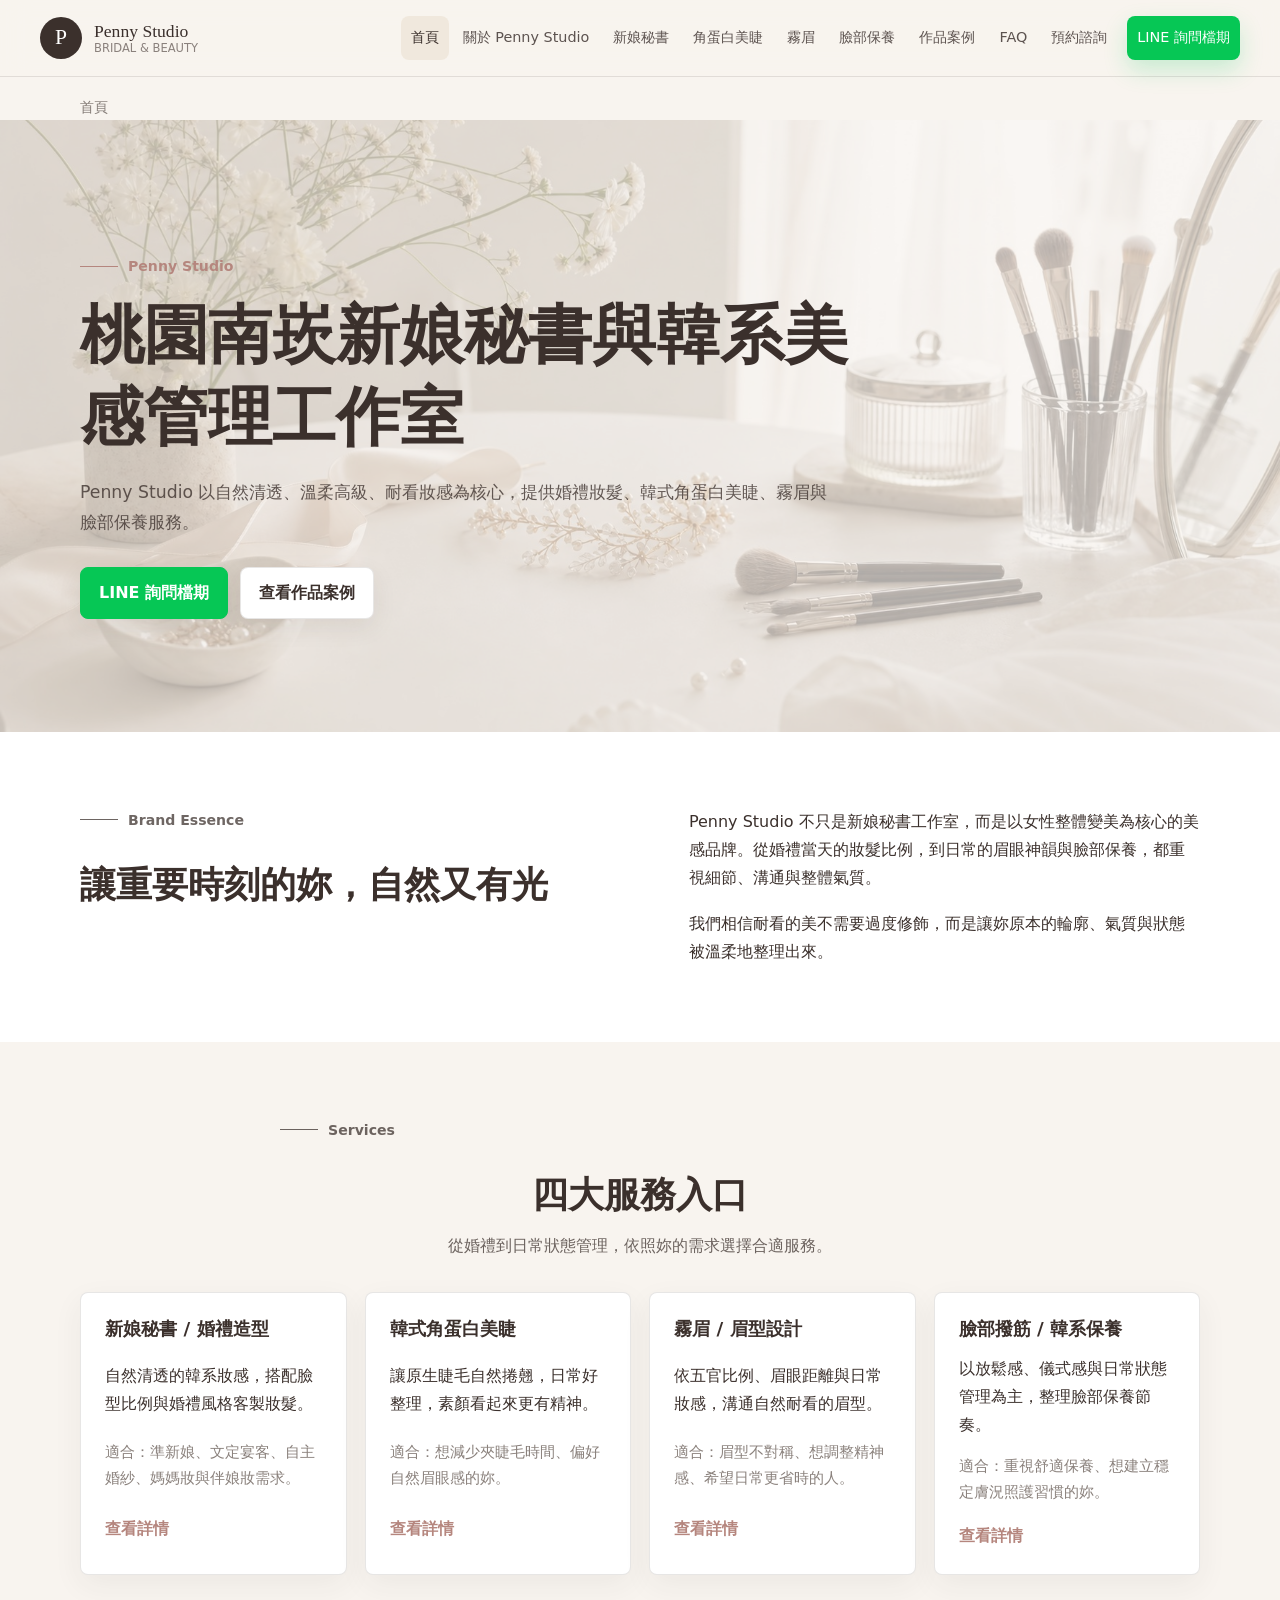
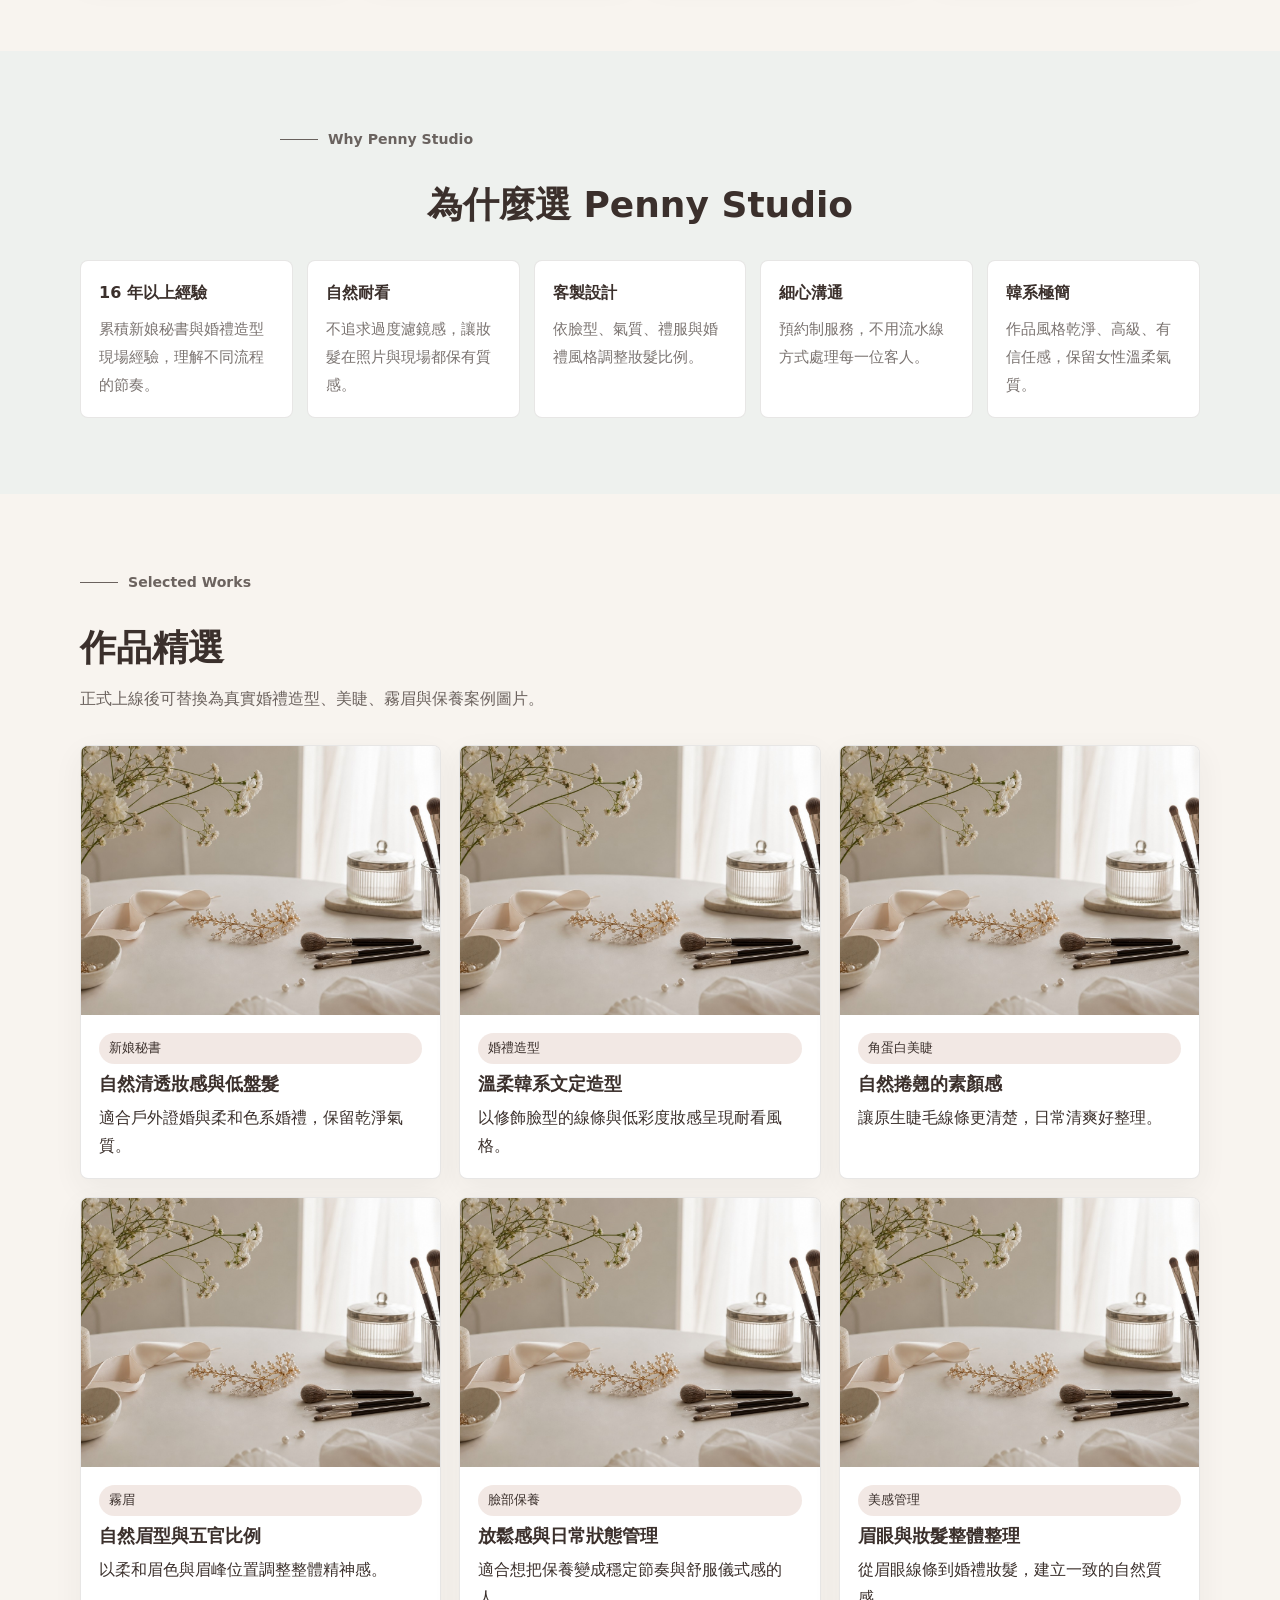
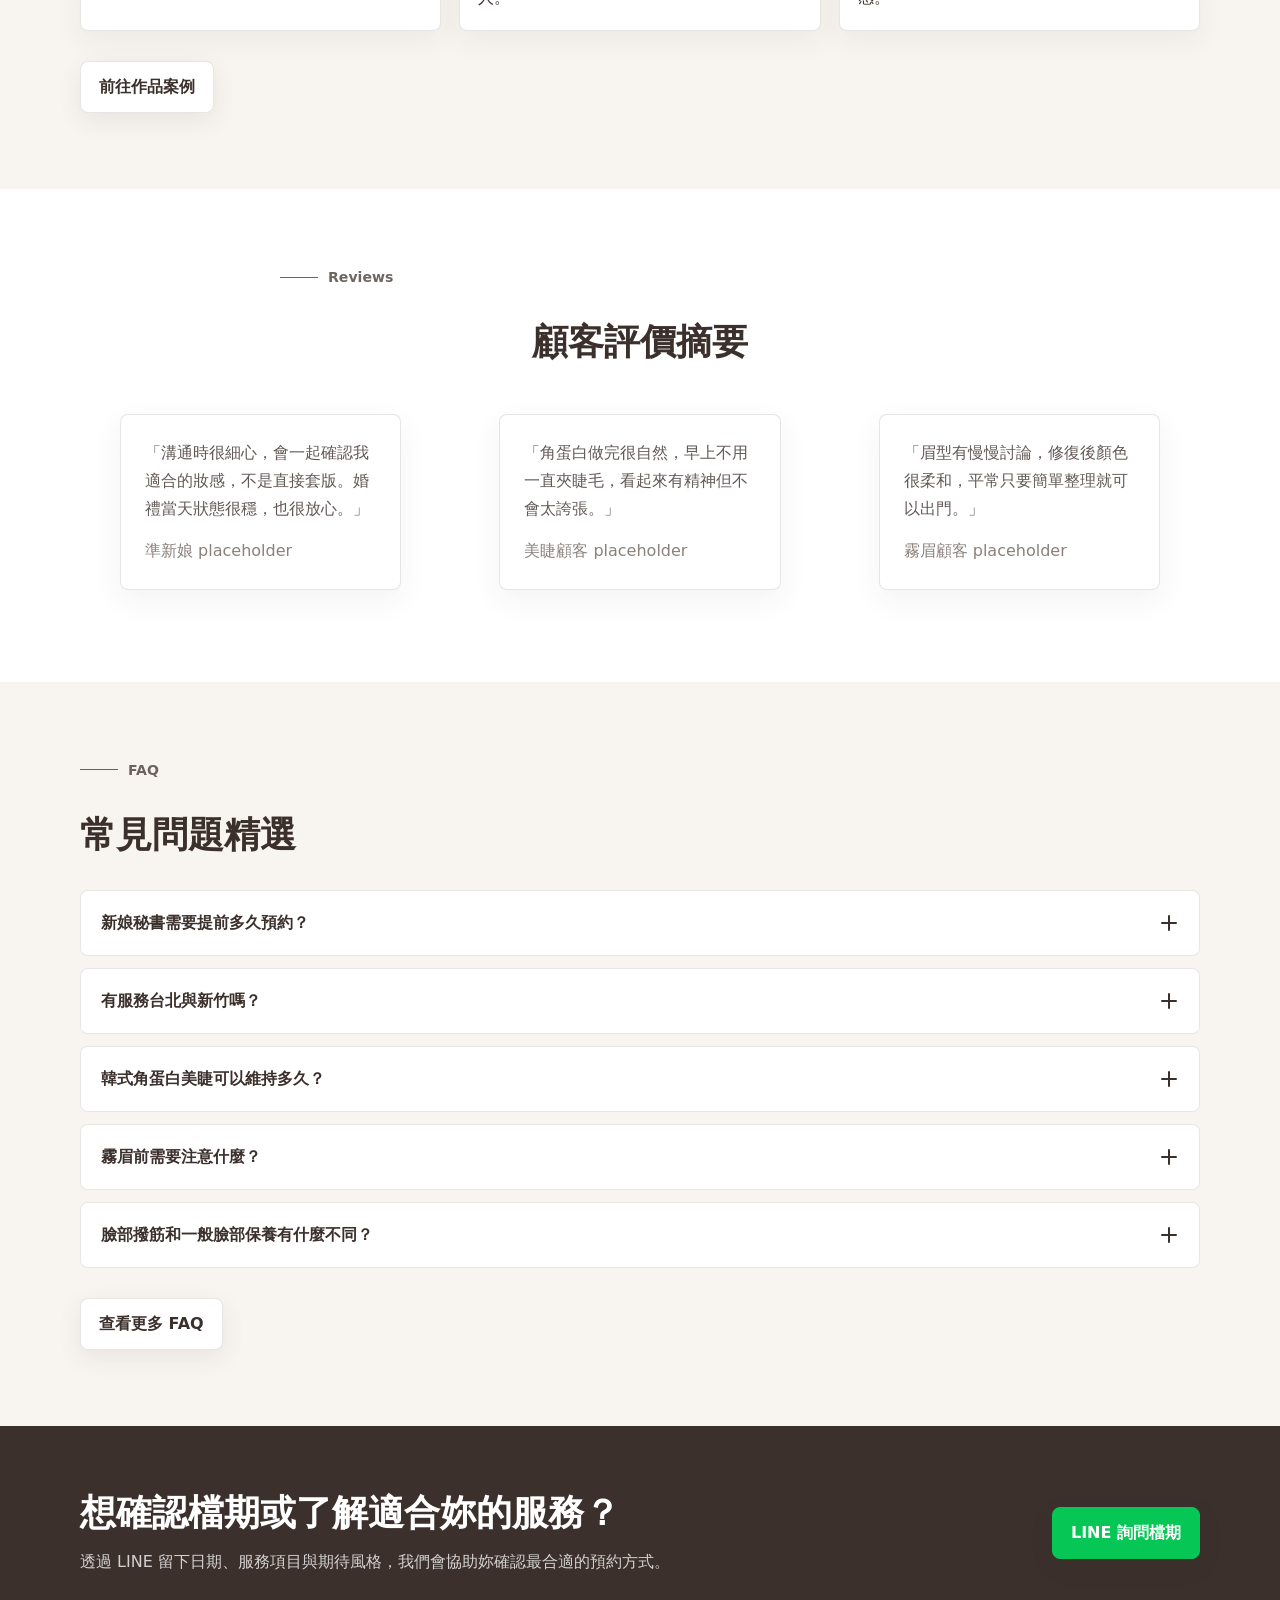
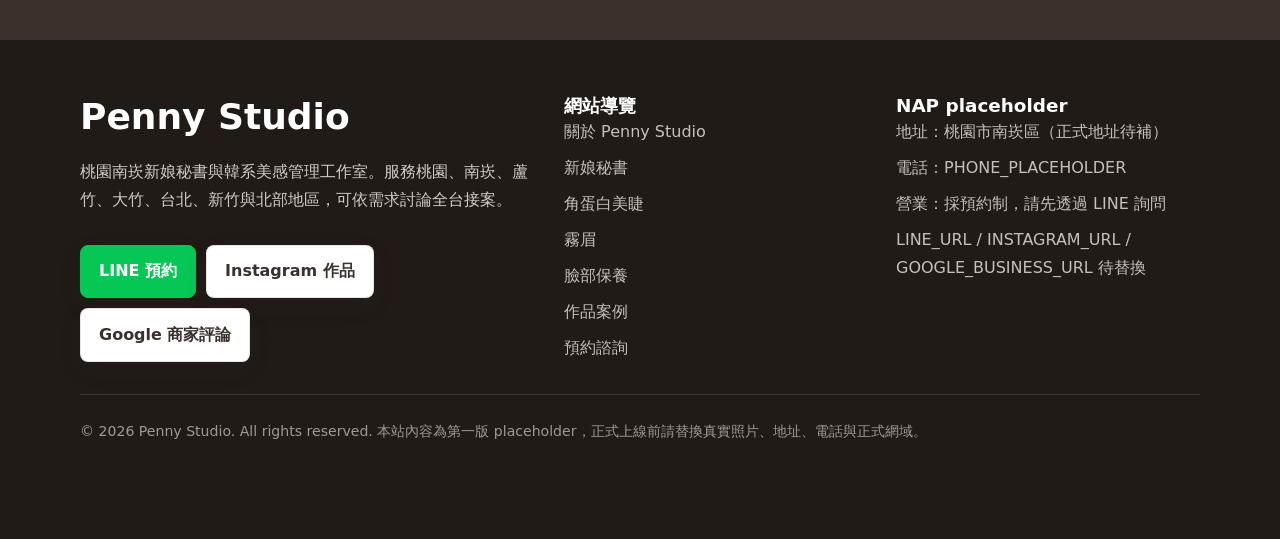
==== index.html @ c6a0a023 "Fix GitHub Pages asset paths" ====
<!doctype html>
<html lang="zh-Hant-TW">
<head>
  <meta charset="utf-8">
  <meta name="viewport" content="width=device-width, initial-scale=1">
  <title>Penny Studio｜桃園南崁新娘秘書・韓系美感管理工作室</title>
  <meta name="description" content="Penny Studio 是位於桃園南崁的預約制新娘秘書與韓系美感管理工作室，提供婚禮妝髮、韓式角蛋白美睫、霧眉、臉部撥筋與保養諮詢，風格自然清透、溫柔高級、耐看有質感。">
  <link rel="canonical" href="https://aa98100-pennystudio.github.io/pennystudio-official/">
  <meta property="og:type" content="website">
  <meta property="og:site_name" content="Penny Studio">
  <meta property="og:title" content="Penny Studio｜桃園南崁新娘秘書・韓系美感管理工作室">
  <meta property="og:description" content="桃園南崁預約制新娘秘書與韓系美感管理工作室，提供婚禮妝髮、韓式角蛋白美睫、霧眉與臉部保養諮詢。">
  <meta property="og:url" content="https://aa98100-pennystudio.github.io/pennystudio-official/">
  <meta property="og:image" content="https://aa98100-pennystudio.github.io/pennystudio-official/assets/images/placeholder.jpg">
  <meta name="twitter:card" content="summary_large_image">
  <meta name="twitter:title" content="Penny Studio｜桃園南崁新娘秘書・韓系美感管理工作室">
  <meta name="twitter:description" content="自然清透、溫柔高級、耐看妝感的桃園南崁新娘秘書與韓系美感管理工作室。">
  <meta name="twitter:image" content="https://aa98100-pennystudio.github.io/pennystudio-official/assets/images/placeholder.jpg">
  <link rel="icon" href="assets/icons/favicon.svg" type="image/svg+xml">
  <link rel="stylesheet" href="css/style.css">
  <script type="application/ld+json">
  {
    "@context": "https://schema.org",
    "@graph": [
      {
        "@type": "WebSite",
        "@id": "https://aa98100-pennystudio.github.io/pennystudio-official/#website",
        "name": "Penny Studio",
        "url": "https://aa98100-pennystudio.github.io/pennystudio-official/",
        "inLanguage": "zh-Hant-TW"
      },
      {
        "@type": "BeautySalon",
        "@id": "https://aa98100-pennystudio.github.io/pennystudio-official/#beautysalon",
        "name": "Penny Studio",
        "description": "Penny Studio 是位於桃園南崁的預約制新娘秘書與韓系美感管理工作室，提供婚禮妝髮、韓式角蛋白美睫、霧眉、臉部撥筋與保養諮詢。",
        "areaServed": ["桃園", "南崁", "蘆竹", "大竹", "台北", "新竹", "北部地區"],
        "url": "https://aa98100-pennystudio.github.io/pennystudio-official/",
        "image": "https://aa98100-pennystudio.github.io/pennystudio-official/assets/images/placeholder.jpg",
        "sameAs": ["INSTAGRAM_URL", "GOOGLE_BUSINESS_URL"],
        "priceRange": "$$",
        "address": {
          "@type": "PostalAddress",
          "addressLocality": "桃園市",
          "addressRegion": "桃園",
          "addressCountry": "TW"
        }
      },
      {
        "@type": "WebPage",
        "@id": "https://aa98100-pennystudio.github.io/pennystudio-official/#webpage",
        "url": "https://aa98100-pennystudio.github.io/pennystudio-official/",
        "name": "Penny Studio｜桃園南崁新娘秘書・韓系美感管理工作室",
        "description": "Penny Studio 是位於桃園南崁的預約制新娘秘書與韓系美感管理工作室，提供婚禮妝髮、韓式角蛋白美睫、霧眉、臉部撥筋與保養諮詢。",
        "isPartOf": { "@id": "https://aa98100-pennystudio.github.io/pennystudio-official/#website" },
        "about": { "@id": "https://aa98100-pennystudio.github.io/pennystudio-official/#beautysalon" }
      },
      {
        "@type": "BreadcrumbList",
        "@id": "https://aa98100-pennystudio.github.io/pennystudio-official/#breadcrumb",
        "itemListElement": [
          {
            "@type": "ListItem",
            "position": 1,
            "name": "首頁",
            "item": "https://aa98100-pennystudio.github.io/pennystudio-official/"
          }
        ]
      }
    ]
  }
  </script>
</head>
<body data-page="home">
  <a class="skip-link" href="#main">跳到主要內容</a>
  <header class="site-header" data-header>
    <div class="header-inner">
      <a class="brand" href="index.html" aria-label="Penny Studio 首頁">
        <span class="brand-mark" aria-hidden="true">P</span>
        <span class="brand-text">
          <span class="brand-name">Penny Studio</span>
          <span class="brand-subtitle">Bridal & Beauty</span>
        </span>
      </a>
      <nav class="site-nav" id="site-nav" aria-label="主要導覽">
        <a href="index.html" data-nav-page="home">首頁</a>
        <a href="about.html" data-nav-page="about">關於 Penny Studio</a>
        <a href="bridal.html" data-nav-page="bridal">新娘秘書</a>
        <a href="lash-keratin.html" data-nav-page="lash">角蛋白美睫</a>
        <a href="brow.html" data-nav-page="brow">霧眉</a>
        <a href="facial-care.html" data-nav-page="facial">臉部保養</a>
        <a href="works.html" data-nav-page="works">作品案例</a>
        <a href="faq.html" data-nav-page="faq">FAQ</a>
        <a href="contact.html" data-nav-page="contact">預約諮詢</a>
        <a class="nav-cta" href="#" data-line-cta>LINE 詢問檔期</a>
      </nav>
      <button class="nav-toggle" type="button" aria-label="開啟選單" aria-controls="site-nav" aria-expanded="false" data-nav-toggle>
        <span class="nav-toggle-lines" aria-hidden="true"></span>
      </button>
    </div>
  </header>

  <main id="main">
    <div class="breadcrumb-wrap">
      <nav class="breadcrumb container" aria-label="Breadcrumb">
        <ol>
          <li aria-current="page">首頁</li>
        </ol>
      </nav>
    </div>

    <section class="hero">
      <div class="hero-bg">
        <img src="assets/images/placeholder.jpg" alt="Penny Studio 韓系婚禮造型與美感管理工作室視覺">
      </div>
      <div class="hero-content">
        <p class="eyebrow">Penny Studio</p>
        <h1>桃園南崁新娘秘書與韓系美感管理工作室</h1>
        <p class="lead">Penny Studio 以自然清透、溫柔高級、耐看妝感為核心，提供婚禮妝髮、韓式角蛋白美睫、霧眉與臉部保養服務。</p>
        <div class="hero-actions">
          <a class="button line" href="#" data-line-cta>LINE 詢問檔期</a>
          <a class="button" href="works.html">查看作品案例</a>
        </div>
      </div>
    </section>

    <section class="section section-alt">
      <div class="container two-column">
        <div class="section-header reveal">
          <p class="eyebrow">Brand Essence</p>
          <h2>讓重要時刻的妳，自然又有光</h2>
        </div>
        <div class="content-stack reveal">
          <p>Penny Studio 不只是新娘秘書工作室，而是以女性整體變美為核心的美感品牌。從婚禮當天的妝髮比例，到日常的眉眼神韻與臉部保養，都重視細節、溝通與整體氣質。</p>
          <p>我們相信耐看的美不需要過度修飾，而是讓妳原本的輪廓、氣質與狀態被溫柔地整理出來。</p>
        </div>
      </div>
    </section>

    <section class="section">
      <div class="container">
        <div class="section-header center reveal">
          <p class="eyebrow">Services</p>
          <h2>四大服務入口</h2>
          <p>從婚禮到日常狀態管理，依照妳的需求選擇合適服務。</p>
        </div>
        <div class="card-grid">
          <article class="service-card reveal">
            <h3>新娘秘書 / 婚禮造型</h3>
            <p>自然清透的韓系妝感，搭配臉型比例與婚禮風格客製妝髮。</p>
            <p class="fit">適合：準新娘、文定宴客、自主婚紗、媽媽妝與伴娘妝需求。</p>
            <a class="card-link" href="bridal.html">查看詳情</a>
          </article>
          <article class="service-card reveal">
            <h3>韓式角蛋白美睫</h3>
            <p>讓原生睫毛自然捲翹，日常好整理，素顏看起來更有精神。</p>
            <p class="fit">適合：想減少夾睫毛時間、偏好自然眉眼感的妳。</p>
            <a class="card-link" href="lash-keratin.html">查看詳情</a>
          </article>
          <article class="service-card reveal">
            <h3>霧眉 / 眉型設計</h3>
            <p>依五官比例、眉眼距離與日常妝感，溝通自然耐看的眉型。</p>
            <p class="fit">適合：眉型不對稱、想調整精神感、希望日常更省時的人。</p>
            <a class="card-link" href="brow.html">查看詳情</a>
          </article>
          <article class="service-card reveal">
            <h3>臉部撥筋 / 韓系保養</h3>
            <p>以放鬆感、儀式感與日常狀態管理為主，整理臉部保養節奏。</p>
            <p class="fit">適合：重視舒適保養、想建立穩定膚況照護習慣的妳。</p>
            <a class="card-link" href="facial-care.html">查看詳情</a>
          </article>
        </div>
      </div>
    </section>

    <section class="section section-soft">
      <div class="container">
        <div class="section-header center reveal">
          <p class="eyebrow">Why Penny Studio</p>
          <h2>為什麼選 Penny Studio</h2>
        </div>
        <div class="feature-grid">
          <div class="feature-item reveal"><strong>16 年以上經驗</strong><span>累積新娘秘書與婚禮造型現場經驗，理解不同流程的節奏。</span></div>
          <div class="feature-item reveal"><strong>自然耐看</strong><span>不追求過度濾鏡感，讓妝髮在照片與現場都保有質感。</span></div>
          <div class="feature-item reveal"><strong>客製設計</strong><span>依臉型、氣質、禮服與婚禮風格調整妝髮比例。</span></div>
          <div class="feature-item reveal"><strong>細心溝通</strong><span>預約制服務，不用流水線方式處理每一位客人。</span></div>
          <div class="feature-item reveal"><strong>韓系極簡</strong><span>作品風格乾淨、高級、有信任感，保留女性溫柔氣質。</span></div>
        </div>
      </div>
    </section>

    <section class="section">
      <div class="container">
        <div class="section-header reveal">
          <p class="eyebrow">Selected Works</p>
          <h2>作品精選</h2>
          <p>正式上線後可替換為真實婚禮造型、美睫、霧眉與保養案例圖片。</p>
        </div>
        <div class="card-grid three">
          <article class="case-card image-card reveal">
            <img src="assets/images/placeholder.jpg" alt="桃園新秘自然清透妝感婚禮造型作品 placeholder" loading="lazy">
            <div class="image-card-body">
              <p class="tag">新娘秘書</p>
              <h3>自然清透妝感與低盤髮</h3>
              <p>適合戶外證婚與柔和色系婚禮，保留乾淨氣質。</p>
            </div>
          </article>
          <article class="case-card image-card reveal">
            <img src="assets/images/placeholder.jpg" alt="南崁韓系文定造型作品 placeholder" loading="lazy">
            <div class="image-card-body">
              <p class="tag">婚禮造型</p>
              <h3>溫柔韓系文定造型</h3>
              <p>以修飾臉型的線條與低彩度妝感呈現耐看風格。</p>
            </div>
          </article>
          <article class="case-card image-card reveal">
            <img src="assets/images/placeholder.jpg" alt="韓式角蛋白美睫自然捲翹案例 placeholder" loading="lazy">
            <div class="image-card-body">
              <p class="tag">角蛋白美睫</p>
              <h3>自然捲翹的素顏感</h3>
              <p>讓原生睫毛線條更清楚，日常清爽好整理。</p>
            </div>
          </article>
          <article class="case-card image-card reveal">
            <img src="assets/images/placeholder.jpg" alt="南崁自然霧眉眉型設計案例 placeholder" loading="lazy">
            <div class="image-card-body">
              <p class="tag">霧眉</p>
              <h3>自然眉型與五官比例</h3>
              <p>以柔和眉色與眉峰位置調整整體精神感。</p>
            </div>
          </article>
          <article class="case-card image-card reveal">
            <img src="assets/images/placeholder.jpg" alt="臉部撥筋與韓系保養案例 placeholder" loading="lazy">
            <div class="image-card-body">
              <p class="tag">臉部保養</p>
              <h3>放鬆感與日常狀態管理</h3>
              <p>適合想把保養變成穩定節奏與舒服儀式感的人。</p>
            </div>
          </article>
          <article class="case-card image-card reveal">
            <img src="assets/images/placeholder.jpg" alt="Penny Studio 韓系美感管理作品 placeholder" loading="lazy">
            <div class="image-card-body">
              <p class="tag">美感管理</p>
              <h3>眉眼與妝髮整體整理</h3>
              <p>從眉眼線條到婚禮妝髮，建立一致的自然質感。</p>
            </div>
          </article>
        </div>
        <div class="button-row">
          <a class="button" href="works.html">前往作品案例</a>
        </div>
      </div>
    </section>

    <section class="section section-alt">
      <div class="container">
        <div class="section-header center reveal">
          <p class="eyebrow">Reviews</p>
          <h2>顧客評價摘要</h2>
        </div>
        <div class="card-grid three">
          <figure class="testimonial reveal">
            <blockquote>「溝通時很細心，會一起確認我適合的妝感，不是直接套版。婚禮當天狀態很穩，也很放心。」</blockquote>
            <cite>準新娘 placeholder</cite>
          </figure>
          <figure class="testimonial reveal">
            <blockquote>「角蛋白做完很自然，早上不用一直夾睫毛，看起來有精神但不會太誇張。」</blockquote>
            <cite>美睫顧客 placeholder</cite>
          </figure>
          <figure class="testimonial reveal">
            <blockquote>「眉型有慢慢討論，修復後顏色很柔和，平常只要簡單整理就可以出門。」</blockquote>
            <cite>霧眉顧客 placeholder</cite>
          </figure>
        </div>
      </div>
    </section>

    <section class="section">
      <div class="container">
        <div class="section-header reveal">
          <p class="eyebrow">FAQ</p>
          <h2>常見問題精選</h2>
        </div>
        <div class="faq-list">
          <article class="faq-item reveal">
            <button class="faq-question" type="button" aria-expanded="false">新娘秘書需要提前多久預約？<span class="faq-icon" aria-hidden="true"></span></button>
            <div class="faq-answer" hidden><p>熱門日期建議 6 到 12 個月前詢問，平日或淡季也建議盡早確認檔期，方便安排溝通與試妝。</p></div>
          </article>
          <article class="faq-item reveal">
            <button class="faq-question" type="button" aria-expanded="false">有服務台北與新竹嗎？<span class="faq-icon" aria-hidden="true"></span></button>
            <div class="faq-answer" hidden><p>主要服務桃園、南崁、蘆竹與北部地區，台北、新竹及其他縣市可依日期、地點與服務內容討論。</p></div>
          </article>
          <article class="faq-item reveal">
            <button class="faq-question" type="button" aria-expanded="false">韓式角蛋白美睫可以維持多久？<span class="faq-icon" aria-hidden="true"></span></button>
            <div class="faq-answer" hidden><p>維持時間會依原生睫毛條件、保養方式與生活習慣不同而有差異，通常可作為日常整理睫毛的輕盈選擇。</p></div>
          </article>
          <article class="faq-item reveal">
            <button class="faq-question" type="button" aria-expanded="false">霧眉前需要注意什麼？<span class="faq-icon" aria-hidden="true"></span></button>
            <div class="faq-answer" hidden><p>預約前可先準備喜歡的眉型照片，並告知皮膚狀況、近期保養或特殊需求，現場會再一起討論眉型比例。</p></div>
          </article>
          <article class="faq-item reveal">
            <button class="faq-question" type="button" aria-expanded="false">臉部撥筋和一般臉部保養有什麼不同？<span class="faq-icon" aria-hidden="true"></span></button>
            <div class="faq-answer" hidden><p>臉部撥筋更重視放鬆感與臉部線條的舒適整理，一般保養則偏向清潔、補水與膚況照護，實際適合項目可先諮詢。</p></div>
          </article>
        </div>
        <div class="button-row">
          <a class="button" href="faq.html">查看更多 FAQ</a>
        </div>
      </div>
    </section>

    <section class="cta-band">
      <div class="container cta-inner">
        <div>
          <h2>想確認檔期或了解適合妳的服務？</h2>
          <p>透過 LINE 留下日期、服務項目與期待風格，我們會協助妳確認最合適的預約方式。</p>
        </div>
        <a class="button line" href="#" data-line-cta>LINE 詢問檔期</a>
      </div>
    </section>
  </main>

  <footer class="site-footer">
    <div class="container">
      <div class="footer-grid">
        <div class="footer-brand">
          <h2>Penny Studio</h2>
          <p>桃園南崁新娘秘書與韓系美感管理工作室。服務桃園、南崁、蘆竹、大竹、台北、新竹與北部地區，可依需求討論全台接案。</p>
          <div class="footer-actions">
            <a class="button line" href="#" data-line-cta>LINE 預約</a>
            <a class="button" href="#">Instagram 作品</a>
            <a class="button" href="#">Google 商家評論</a>
          </div>
        </div>
        <div>
          <h3>網站導覽</h3>
          <div class="footer-links">
            <a href="about.html">關於 Penny Studio</a>
            <a href="bridal.html">新娘秘書</a>
            <a href="lash-keratin.html">角蛋白美睫</a>
            <a href="brow.html">霧眉</a>
            <a href="facial-care.html">臉部保養</a>
            <a href="works.html">作品案例</a>
            <a href="contact.html">預約諮詢</a>
          </div>
        </div>
        <div>
          <h3>NAP placeholder</h3>
          <div class="footer-info">
            <span>地址：桃園市南崁區（正式地址待補）</span>
            <span>電話：PHONE_PLACEHOLDER</span>
            <span>營業：採預約制，請先透過 LINE 詢問</span>
            <span>LINE_URL / INSTAGRAM_URL / GOOGLE_BUSINESS_URL 待替換</span>
          </div>
        </div>
      </div>
      <p class="footer-note">© 2026 Penny Studio. All rights reserved. 本站內容為第一版 placeholder，正式上線前請替換真實照片、地址、電話與正式網域。</p>
    </div>
  </footer>

  <a class="mobile-line-cta" href="#" data-line-cta>LINE 詢問檔期</a>
  <button class="back-to-top" type="button" aria-label="返回頂部" data-back-to-top>↑</button>
  <script src="js/main.js" defer></script>
</body>
</html>
---- css/style.css ----
:root {
  --color-cream: #F8F4EF;
  --color-champagne: #D8C3A5;
  --color-nude-pink: #E8D6CF;
  --color-warm-gray: #8A817C;
  --color-coffee: #3B302C;
  --color-white: #FFFFFF;
  --color-line: #06C755;
  --color-ink: #29221F;
  --color-sage: #8E9B8C;
  --color-mist: #EEF1EE;
  --color-blush-deep: #B5867E;
  --max-width: 1120px;
  --header-height: 76px;
  --radius: 8px;
  --shadow-soft: 0 18px 48px rgba(59, 48, 44, 0.10);
  --border-soft: 1px solid rgba(59, 48, 44, 0.12);
}

* {
  box-sizing: border-box;
}

html {
  scroll-behavior: smooth;
}

body {
  margin: 0;
  color: var(--color-coffee);
  background: var(--color-cream);
  font-family: "Noto Sans TC", "PingFang TC", "Microsoft JhengHei", system-ui, sans-serif;
  font-size: 16px;
  line-height: 1.75;
  letter-spacing: 0;
}

body.nav-open {
  overflow: hidden;
}

img {
  display: block;
  max-width: 100%;
}

a {
  color: inherit;
  text-decoration: none;
}

a:hover {
  color: var(--color-blush-deep);
}

button,
input,
textarea {
  font: inherit;
}

button {
  cursor: pointer;
}

.skip-link {
  position: absolute;
  top: 12px;
  left: 12px;
  z-index: 1000;
  padding: 10px 14px;
  color: var(--color-white);
  background: var(--color-coffee);
  border-radius: var(--radius);
  transform: translateY(-140%);
}

.skip-link:focus {
  transform: translateY(0);
}

.container {
  width: min(100% - 36px, var(--max-width));
  margin: 0 auto;
}

.site-header {
  position: sticky;
  top: 0;
  z-index: 100;
  min-height: var(--header-height);
  background: rgba(248, 244, 239, 0.94);
  border-bottom: var(--border-soft);
  backdrop-filter: blur(14px);
}

.header-inner {
  display: flex;
  align-items: center;
  justify-content: space-between;
  width: min(100% - 28px, 1200px);
  min-height: var(--header-height);
  margin: 0 auto;
  gap: 20px;
}

.brand {
  display: inline-flex;
  align-items: center;
  gap: 12px;
  min-width: 190px;
}

.brand-mark {
  display: grid;
  width: 42px;
  height: 42px;
  place-items: center;
  color: var(--color-white);
  background: var(--color-coffee);
  border-radius: 50%;
  font-family: Georgia, "Times New Roman", serif;
  font-size: 1.35rem;
}

.brand-text {
  display: grid;
  line-height: 1.18;
}

.brand-name {
  font-family: Georgia, "Times New Roman", serif;
  font-size: 1.1rem;
}

.brand-subtitle {
  color: var(--color-warm-gray);
  font-size: 0.72rem;
  text-transform: uppercase;
}

.site-nav {
  display: flex;
  align-items: center;
  justify-content: flex-end;
  gap: 4px;
}

.site-nav a {
  padding: 9px 10px;
  color: rgba(59, 48, 44, 0.82);
  border-radius: var(--radius);
  font-size: 0.9rem;
  white-space: nowrap;
}

.site-nav a:hover,
.site-nav a.is-active {
  color: var(--color-coffee);
  background: rgba(216, 195, 165, 0.24);
}

.site-nav .nav-cta {
  margin-left: 6px;
  color: var(--color-white);
  background: var(--color-line);
  box-shadow: 0 10px 24px rgba(6, 199, 85, 0.20);
}

.site-nav .nav-cta:hover {
  color: var(--color-white);
  background: #05b94f;
}

.nav-toggle {
  display: none;
  width: 44px;
  height: 44px;
  place-items: center;
  color: var(--color-coffee);
  background: var(--color-white);
  border: var(--border-soft);
  border-radius: var(--radius);
}

.nav-toggle-lines,
.nav-toggle-lines::before,
.nav-toggle-lines::after {
  display: block;
  width: 20px;
  height: 2px;
  background: currentColor;
  border-radius: 10px;
  transition: transform 180ms ease, opacity 180ms ease;
}

.nav-toggle-lines {
  position: relative;
}

.nav-toggle-lines::before,
.nav-toggle-lines::after {
  position: absolute;
  left: 0;
  content: "";
}

.nav-toggle-lines::before {
  top: -7px;
}

.nav-toggle-lines::after {
  top: 7px;
}

.nav-open .nav-toggle-lines {
  background: transparent;
}

.nav-open .nav-toggle-lines::before {
  transform: translateY(7px) rotate(45deg);
}

.nav-open .nav-toggle-lines::after {
  transform: translateY(-7px) rotate(-45deg);
}

.hero {
  position: relative;
  display: grid;
  min-height: 68svh;
  overflow: hidden;
  isolation: isolate;
}

.hero.hero-compact {
  min-height: 52svh;
}

.hero-bg {
  position: absolute;
  inset: 0;
  z-index: -2;
}

.hero-bg img {
  width: 100%;
  height: 100%;
  object-fit: cover;
}

.hero::after {
  position: absolute;
  inset: 0;
  z-index: -1;
  content: "";
  background: rgba(248, 244, 239, 0.70);
}

.hero-content {
  align-self: center;
  width: min(100% - 36px, var(--max-width));
  margin: 0 auto;
  padding: 80px 0 64px;
}

.eyebrow {
  display: inline-flex;
  align-items: center;
  gap: 10px;
  margin: 0 0 16px;
  color: var(--color-blush-deep);
  font-size: 0.88rem;
  font-weight: 700;
}

.eyebrow::before {
  display: inline-block;
  width: 38px;
  height: 1px;
  background: currentColor;
  content: "";
}

h1,
h2,
h3 {
  margin: 0;
  color: var(--color-coffee);
  line-height: 1.28;
  letter-spacing: 0;
}

h1 {
  max-width: 780px;
  font-size: 2.35rem;
  font-weight: 700;
}

h2 {
  font-size: 1.75rem;
}

h3 {
  font-size: 1.15rem;
}

p {
  margin: 0;
}

.lead {
  max-width: 760px;
  margin-top: 18px;
  color: rgba(59, 48, 44, 0.78);
  font-size: 1.08rem;
}

.hero-actions,
.button-row {
  display: flex;
  flex-wrap: wrap;
  align-items: center;
  gap: 12px;
  margin-top: 30px;
}

.button {
  display: inline-flex;
  min-height: 46px;
  align-items: center;
  justify-content: center;
  padding: 11px 18px;
  color: var(--color-coffee);
  background: var(--color-white);
  border: var(--border-soft);
  border-radius: var(--radius);
  font-weight: 700;
  box-shadow: 0 8px 24px rgba(59, 48, 44, 0.08);
  transition: transform 160ms ease, box-shadow 160ms ease, background 160ms ease;
}

.button:hover {
  color: var(--color-coffee);
  background: var(--color-nude-pink);
  transform: translateY(-1px);
  box-shadow: var(--shadow-soft);
}

.button.primary {
  color: var(--color-white);
  background: var(--color-coffee);
  border-color: var(--color-coffee);
}

.button.primary:hover {
  color: var(--color-white);
  background: #241d1a;
}

.button.line {
  color: var(--color-white);
  background: var(--color-line);
  border-color: var(--color-line);
}

.button.line:hover {
  color: var(--color-white);
  background: #05b94f;
}

.breadcrumb-wrap {
  padding: 18px 0 0;
  background: var(--color-cream);
}

.breadcrumb {
  color: rgba(59, 48, 44, 0.62);
  font-size: 0.88rem;
}

.breadcrumb ol {
  display: flex;
  flex-wrap: wrap;
  gap: 7px;
  margin: 0;
  padding: 0;
  list-style: none;
}

.breadcrumb li:not(:last-child)::after {
  margin-left: 7px;
  color: rgba(59, 48, 44, 0.38);
  content: "/";
}

.section {
  padding: 76px 0;
}

.section-alt {
  background: var(--color-white);
}

.section-soft {
  background: var(--color-mist);
}

.section-header {
  display: grid;
  gap: 14px;
  max-width: 720px;
  margin-bottom: 32px;
}

.section-header.center {
  margin-right: auto;
  margin-left: auto;
  text-align: center;
}

.section-header p {
  color: rgba(59, 48, 44, 0.74);
}

.two-column {
  display: grid;
  grid-template-columns: minmax(0, 1.05fr) minmax(280px, 0.95fr);
  gap: 44px;
  align-items: start;
}

.content-stack {
  display: grid;
  gap: 18px;
}

.text-list {
  display: grid;
  gap: 12px;
  margin: 0;
  padding: 0;
  list-style: none;
}

.text-list li {
  position: relative;
  padding-left: 24px;
}

.text-list li::before {
  position: absolute;
  top: 0.78em;
  left: 0;
  width: 8px;
  height: 8px;
  background: var(--color-sage);
  border-radius: 50%;
  content: "";
}

.number-list {
  display: grid;
  gap: 12px;
  margin: 0;
  padding-left: 1.25rem;
}

.card-grid {
  display: grid;
  grid-template-columns: repeat(4, minmax(0, 1fr));
  gap: 18px;
}

.card-grid.three {
  grid-template-columns: repeat(3, minmax(0, 1fr));
}

.card-grid.two {
  grid-template-columns: repeat(2, minmax(0, 1fr));
}

.card,
.service-card,
.case-card,
.testimonial,
.info-panel,
.faq-item,
.contact-panel {
  background: var(--color-white);
  border: var(--border-soft);
  border-radius: var(--radius);
}

.card,
.service-card,
.testimonial,
.info-panel,
.contact-panel {
  padding: 24px;
}

.service-card,
.case-card,
.testimonial {
  box-shadow: 0 10px 30px rgba(59, 48, 44, 0.06);
}

.service-card {
  display: grid;
  gap: 14px;
}

.service-card .fit {
  color: var(--color-warm-gray);
  font-size: 0.92rem;
}

.card-link {
  display: inline-flex;
  width: fit-content;
  margin-top: 4px;
  color: var(--color-blush-deep);
  font-weight: 700;
}

.feature-grid {
  display: grid;
  grid-template-columns: repeat(5, minmax(0, 1fr));
  gap: 14px;
}

.feature-item {
  min-height: 132px;
  padding: 18px;
  background: var(--color-white);
  border: var(--border-soft);
  border-radius: var(--radius);
}

.feature-item strong {
  display: block;
  margin-bottom: 8px;
}

.feature-item span {
  color: rgba(59, 48, 44, 0.68);
  font-size: 0.94rem;
}

.image-card {
  overflow: hidden;
}

.image-card img,
.case-card img {
  width: 100%;
  aspect-ratio: 4 / 3;
  object-fit: cover;
  background: var(--color-nude-pink);
}

.image-card-body,
.case-card-body {
  display: grid;
  gap: 8px;
  padding: 18px;
}

.meta {
  display: flex;
  flex-wrap: wrap;
  gap: 8px;
  color: var(--color-warm-gray);
  font-size: 0.86rem;
}

.tag,
.pill {
  display: inline-flex;
  align-items: center;
  min-height: 28px;
  padding: 4px 10px;
  color: var(--color-coffee);
  background: rgba(232, 214, 207, 0.56);
  border-radius: 999px;
  font-size: 0.82rem;
}

.pill.sage {
  background: rgba(142, 155, 140, 0.18);
}

.testimonial {
  display: grid;
  gap: 14px;
}

.testimonial blockquote {
  margin: 0;
  color: rgba(59, 48, 44, 0.80);
}

.testimonial cite {
  color: var(--color-warm-gray);
  font-style: normal;
}

.faq-list {
  display: grid;
  gap: 12px;
}

.faq-item {
  overflow: hidden;
}

.faq-question {
  display: flex;
  width: 100%;
  align-items: center;
  justify-content: space-between;
  gap: 16px;
  padding: 18px 20px;
  color: var(--color-coffee);
  background: var(--color-white);
  border: 0;
  text-align: left;
  font-weight: 700;
}

.faq-icon {
  position: relative;
  flex: 0 0 20px;
  width: 20px;
  height: 20px;
}

.faq-icon::before,
.faq-icon::after {
  position: absolute;
  top: 50%;
  left: 50%;
  width: 16px;
  height: 2px;
  background: currentColor;
  border-radius: 2px;
  content: "";
  transform: translate(-50%, -50%);
}

.faq-icon::after {
  transform: translate(-50%, -50%) rotate(90deg);
}

.faq-item.is-open .faq-icon::after {
  opacity: 0;
}

.faq-answer {
  display: none;
  padding: 0 20px 20px;
  color: rgba(59, 48, 44, 0.76);
}

.faq-item.is-open .faq-answer {
  display: block;
}

.cta-band {
  padding: 64px 0;
  color: var(--color-white);
  background: var(--color-coffee);
}

.cta-band h2,
.cta-band p {
  color: var(--color-white);
}

.cta-inner {
  display: flex;
  align-items: center;
  justify-content: space-between;
  gap: 24px;
}

.cta-inner p {
  max-width: 680px;
  margin-top: 12px;
  color: rgba(255, 255, 255, 0.78);
}

.site-footer {
  padding: 54px 0 96px;
  color: rgba(248, 244, 239, 0.82);
  background: #211B18;
}

.footer-grid {
  display: grid;
  grid-template-columns: 1.2fr 0.8fr 0.8fr;
  gap: 28px;
}

.site-footer h2,
.site-footer h3 {
  color: var(--color-white);
}

.footer-brand {
  display: grid;
  gap: 14px;
}

.footer-links,
.footer-info {
  display: grid;
  gap: 8px;
}

.footer-links a,
.footer-info span {
  color: rgba(248, 244, 239, 0.76);
}

.footer-actions {
  display: flex;
  flex-wrap: wrap;
  gap: 10px;
  margin-top: 14px;
}

.footer-note {
  margin-top: 32px;
  padding-top: 24px;
  color: rgba(248, 244, 239, 0.58);
  border-top: 1px solid rgba(248, 244, 239, 0.12);
  font-size: 0.88rem;
}

.filter-bar {
  display: flex;
  flex-wrap: wrap;
  gap: 10px;
  margin-bottom: 28px;
}

.filter-button {
  min-height: 40px;
  padding: 8px 14px;
  color: var(--color-coffee);
  background: var(--color-white);
  border: var(--border-soft);
  border-radius: 999px;
}

.filter-button[aria-pressed="true"] {
  color: var(--color-white);
  background: var(--color-coffee);
  border-color: var(--color-coffee);
}

.case-card {
  overflow: hidden;
}

.case-card[hidden],
.empty-state[hidden] {
  display: none;
}

.case-detail {
  display: grid;
  gap: 4px;
  color: rgba(59, 48, 44, 0.72);
  font-size: 0.92rem;
}

.empty-state {
  padding: 28px;
  color: var(--color-warm-gray);
  background: var(--color-white);
  border: var(--border-soft);
  border-radius: var(--radius);
}

.process {
  display: grid;
  grid-template-columns: repeat(4, minmax(0, 1fr));
  gap: 16px;
  counter-reset: step;
}

.process-step {
  position: relative;
  padding: 22px;
  background: var(--color-white);
  border: var(--border-soft);
  border-radius: var(--radius);
}

.process-step::before {
  display: inline-grid;
  width: 34px;
  height: 34px;
  place-items: center;
  margin-bottom: 14px;
  color: var(--color-white);
  background: var(--color-sage);
  border-radius: 50%;
  content: counter(step, decimal-leading-zero);
  counter-increment: step;
  font-size: 0.82rem;
  font-weight: 700;
}

.notice {
  padding: 18px 20px;
  color: rgba(59, 48, 44, 0.78);
  background: rgba(142, 155, 140, 0.14);
  border: 1px solid rgba(142, 155, 140, 0.30);
  border-radius: var(--radius);
}

.contact-layout {
  display: grid;
  grid-template-columns: repeat(2, minmax(0, 1fr));
  gap: 22px;
}

.contact-panel h2,
.contact-panel h3 {
  margin-bottom: 14px;
}

.back-to-top {
  position: fixed;
  right: 18px;
  bottom: 24px;
  z-index: 90;
  display: grid;
  width: 44px;
  height: 44px;
  place-items: center;
  color: var(--color-white);
  background: var(--color-coffee);
  border: 0;
  border-radius: 50%;
  box-shadow: var(--shadow-soft);
  opacity: 0;
  pointer-events: none;
  transform: translateY(10px);
  transition: opacity 180ms ease, transform 180ms ease;
}

.back-to-top.is-visible {
  opacity: 1;
  pointer-events: auto;
  transform: translateY(0);
}

.mobile-line-cta {
  position: fixed;
  right: 14px;
  bottom: 14px;
  left: 14px;
  z-index: 95;
  display: none;
  min-height: 48px;
  align-items: center;
  justify-content: center;
  color: var(--color-white);
  background: var(--color-line);
  border-radius: var(--radius);
  box-shadow: 0 12px 30px rgba(6, 199, 85, 0.28);
  font-weight: 700;
}

.mobile-line-cta:hover {
  color: var(--color-white);
}

.reveal {
  opacity: 0;
  transform: translateY(14px);
  transition: opacity 500ms ease, transform 500ms ease;
}

.reveal.is-visible {
  opacity: 1;
  transform: translateY(0);
}

@media (min-width: 920px) {
  h1 {
    font-size: 4rem;
  }

  h2 {
    font-size: 2.25rem;
  }
}

@media (max-width: 1120px) {
  .site-nav a {
    padding: 8px 7px;
    font-size: 0.84rem;
  }
}

@media (max-width: 980px) {
  .nav-toggle {
    display: grid;
  }

  .site-nav {
    position: fixed;
    top: var(--header-height);
    right: 0;
    left: 0;
    display: none;
    height: calc(100svh - var(--header-height));
    padding: 18px;
    overflow-y: auto;
    background: var(--color-cream);
    border-top: var(--border-soft);
  }

  .nav-open .site-nav {
    display: grid;
    align-content: start;
    gap: 8px;
  }

  .site-nav a {
    display: flex;
    min-height: 46px;
    align-items: center;
    padding: 10px 14px;
    font-size: 1rem;
  }

  .site-nav .nav-cta {
    margin-left: 0;
  }

  .two-column,
  .contact-layout,
  .footer-grid {
    grid-template-columns: 1fr;
  }

  .card-grid,
  .card-grid.three,
  .card-grid.two,
  .feature-grid,
  .process {
    grid-template-columns: repeat(2, minmax(0, 1fr));
  }

  .cta-inner {
    align-items: flex-start;
    flex-direction: column;
  }
}

@media (max-width: 680px) {
  body {
    font-size: 15px;
  }

  .container,
  .hero-content {
    width: min(100% - 28px, var(--max-width));
  }

  .brand {
    min-width: 0;
  }

  .brand-subtitle {
    display: none;
  }

  .hero,
  .hero.hero-compact {
    min-height: 60svh;
  }

  .hero-content {
    padding: 56px 0 50px;
  }

  h1 {
    font-size: 2.02rem;
  }

  h2 {
    font-size: 1.5rem;
  }

  .lead {
    font-size: 1rem;
  }

  .section {
    padding: 58px 0;
  }

  .card-grid,
  .card-grid.three,
  .card-grid.two,
  .feature-grid,
  .process {
    grid-template-columns: 1fr;
  }

  .hero-actions,
  .button-row,
  .footer-actions {
    align-items: stretch;
    flex-direction: column;
  }

  .button {
    width: 100%;
  }

  .mobile-line-cta {
    display: flex;
  }

  .back-to-top {
    bottom: 74px;
  }
}

@media (prefers-reduced-motion: reduce) {
  *,
  *::before,
  *::after {
    scroll-behavior: auto !important;
    transition-duration: 0.01ms !important;
    animation-duration: 0.01ms !important;
    animation-iteration-count: 1 !important;
  }
}
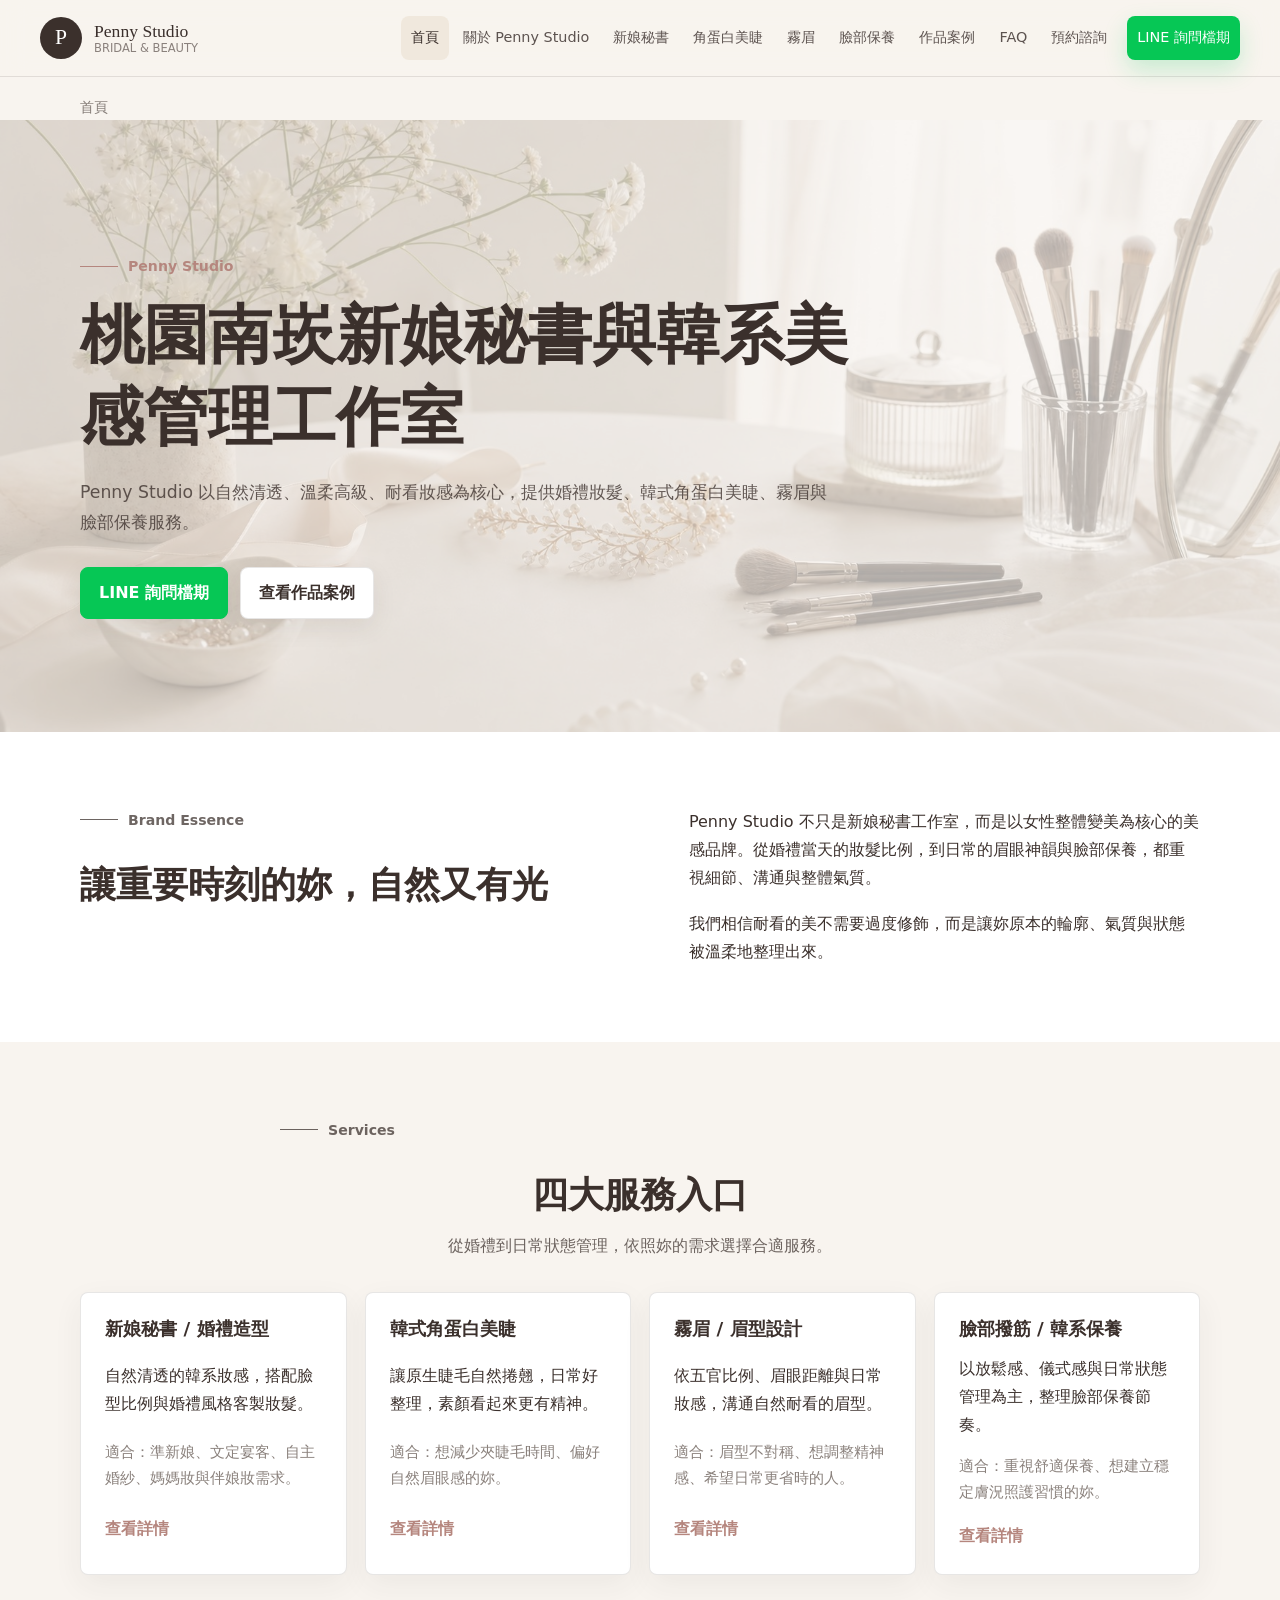
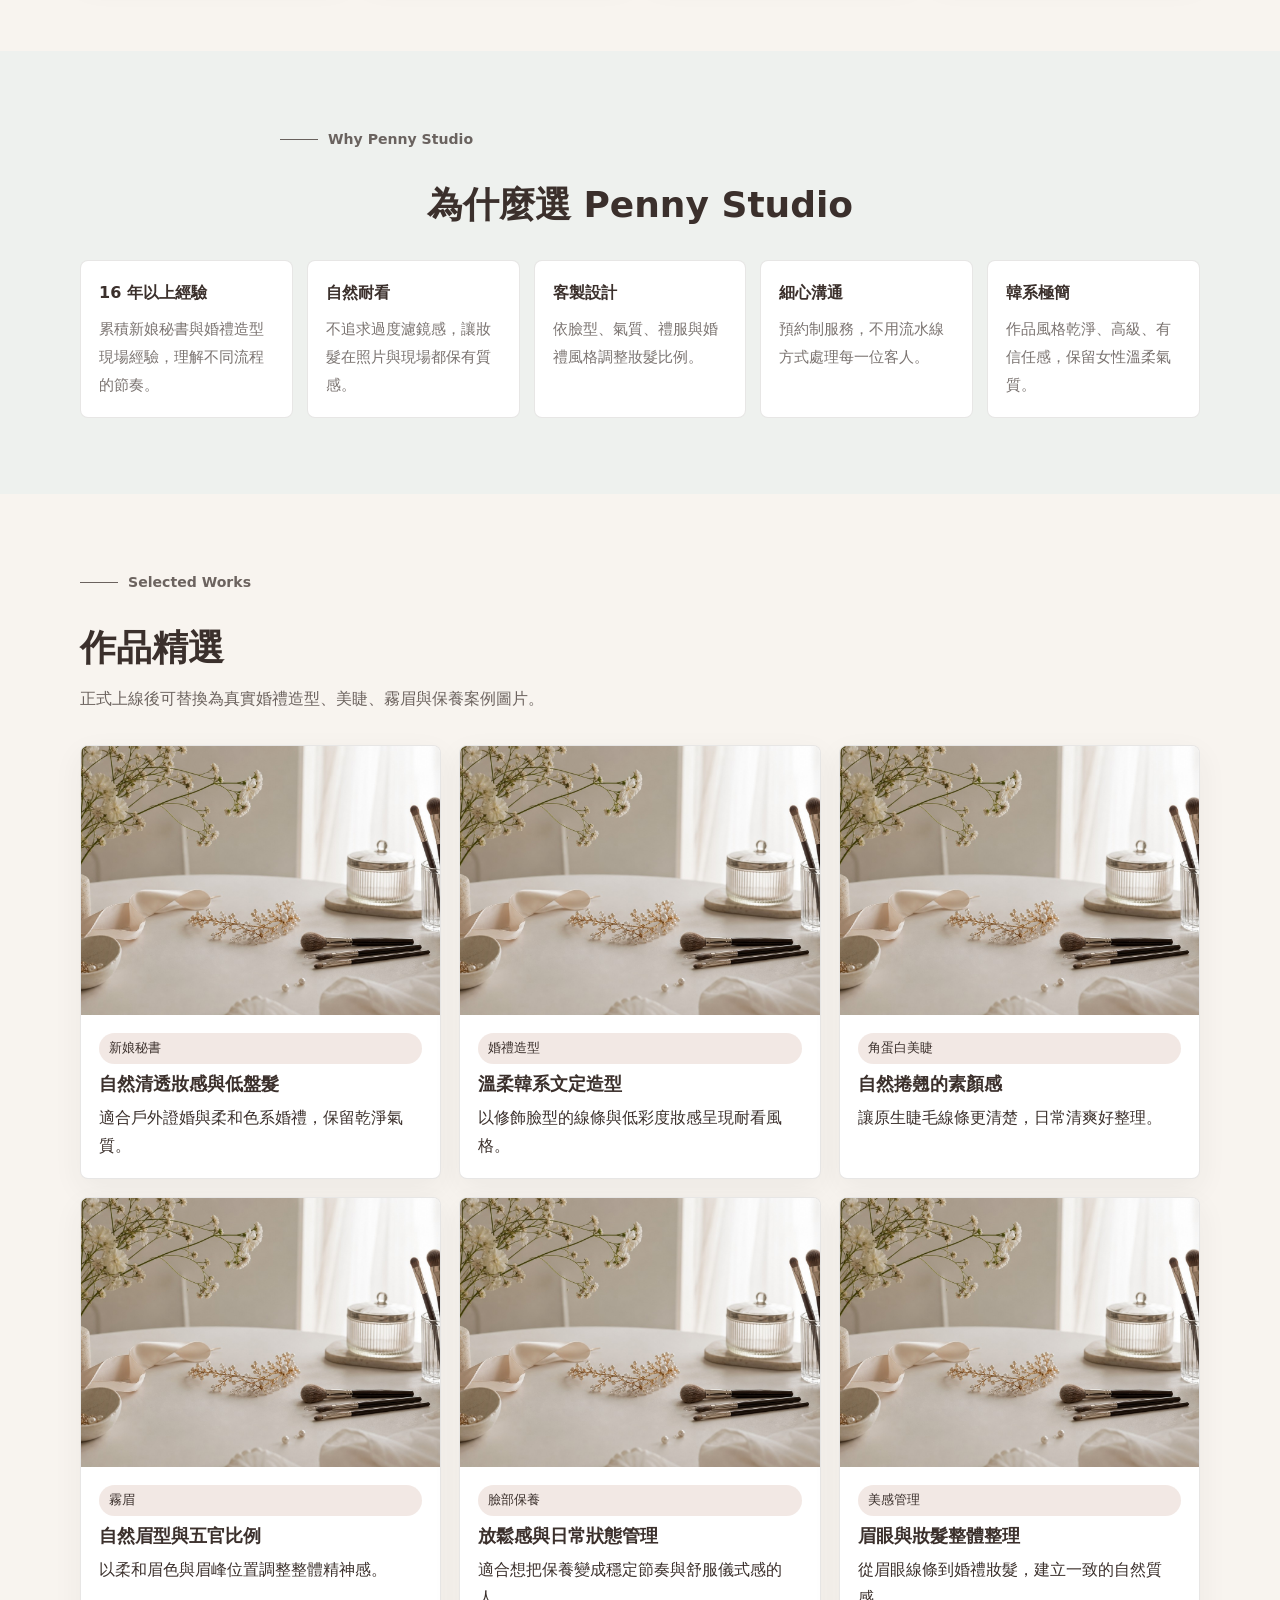
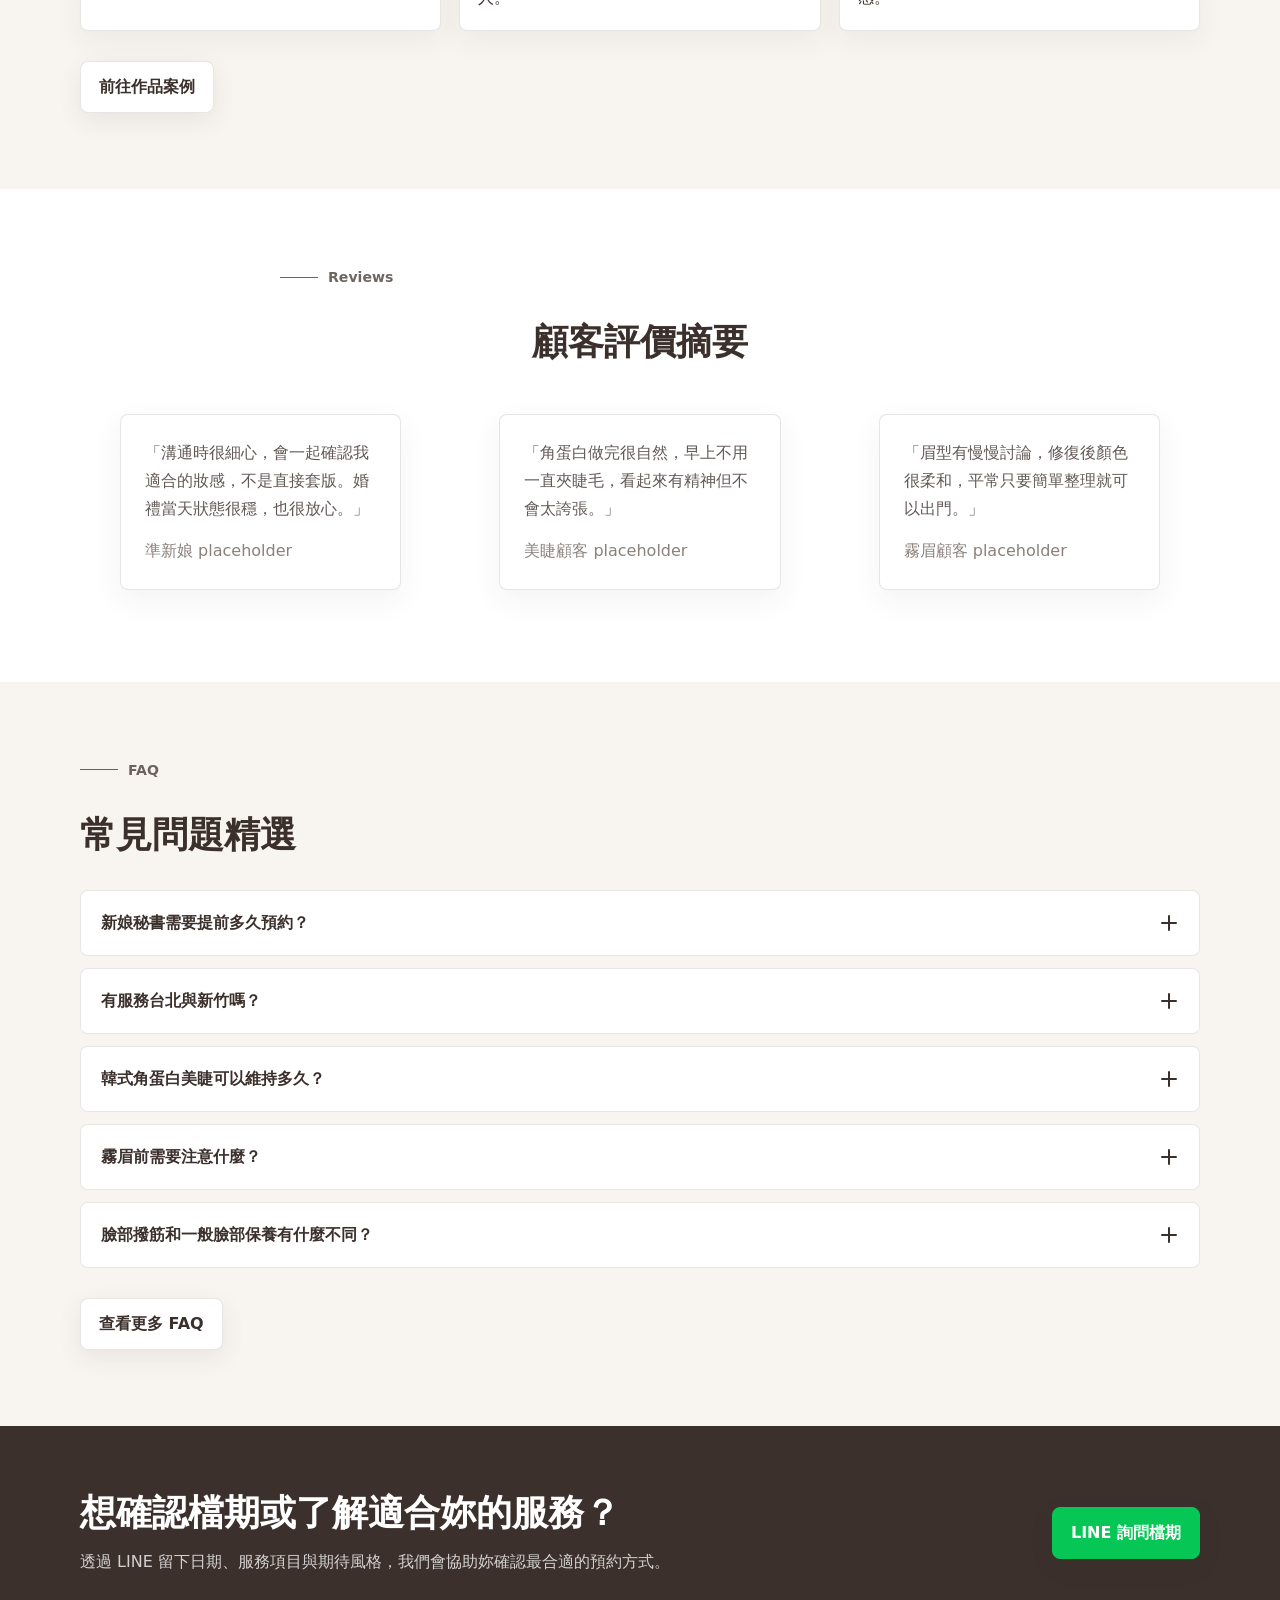
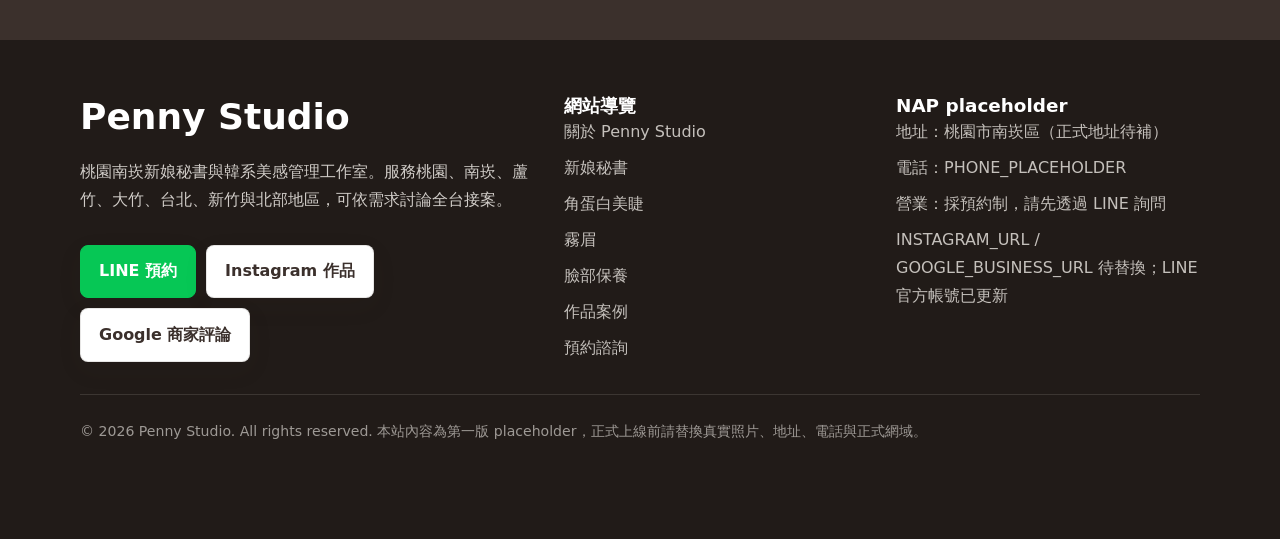
==== commit 3aaac1b8: "Update official LINE links" ====
--- a/index.html
+++ b/index.html
@@ -92,7 +92,7 @@
         <a href="works.html" data-nav-page="works">作品案例</a>
         <a href="faq.html" data-nav-page="faq">FAQ</a>
         <a href="contact.html" data-nav-page="contact">預約諮詢</a>
-        <a class="nav-cta" href="#" data-line-cta>LINE 詢問檔期</a>
+        <a href="https://lin.ee/zKgRbTT" target="_blank" rel="noopener noreferrer" class="nav-cta" data-line-cta>LINE 詢問檔期</a>
       </nav>
       <button class="nav-toggle" type="button" aria-label="開啟選單" aria-controls="site-nav" aria-expanded="false" data-nav-toggle>
         <span class="nav-toggle-lines" aria-hidden="true"></span>
@@ -118,7 +118,7 @@
         <h1>桃園南崁新娘秘書與韓系美感管理工作室</h1>
         <p class="lead">Penny Studio 以自然清透、溫柔高級、耐看妝感為核心，提供婚禮妝髮、韓式角蛋白美睫、霧眉與臉部保養服務。</p>
         <div class="hero-actions">
-          <a class="button line" href="#" data-line-cta>LINE 詢問檔期</a>
+          <a href="https://lin.ee/zKgRbTT" target="_blank" rel="noopener noreferrer" class="button line" data-line-cta>LINE 詢問檔期</a>
           <a class="button" href="works.html">查看作品案例</a>
         </div>
       </div>
@@ -315,7 +315,7 @@
           <h2>想確認檔期或了解適合妳的服務？</h2>
           <p>透過 LINE 留下日期、服務項目與期待風格，我們會協助妳確認最合適的預約方式。</p>
         </div>
-        <a class="button line" href="#" data-line-cta>LINE 詢問檔期</a>
+        <a href="https://lin.ee/zKgRbTT" target="_blank" rel="noopener noreferrer" class="button line" data-line-cta>LINE 詢問檔期</a>
       </div>
     </section>
   </main>
@@ -327,7 +327,7 @@
           <h2>Penny Studio</h2>
           <p>桃園南崁新娘秘書與韓系美感管理工作室。服務桃園、南崁、蘆竹、大竹、台北、新竹與北部地區，可依需求討論全台接案。</p>
           <div class="footer-actions">
-            <a class="button line" href="#" data-line-cta>LINE 預約</a>
+            <a href="https://lin.ee/zKgRbTT" target="_blank" rel="noopener noreferrer" class="button line" data-line-cta>LINE 預約</a>
             <a class="button" href="#">Instagram 作品</a>
             <a class="button" href="#">Google 商家評論</a>
           </div>
@@ -350,7 +350,7 @@
             <span>地址：桃園市南崁區（正式地址待補）</span>
             <span>電話：PHONE_PLACEHOLDER</span>
             <span>營業：採預約制，請先透過 LINE 詢問</span>
-            <span>LINE_URL / INSTAGRAM_URL / GOOGLE_BUSINESS_URL 待替換</span>
+            <span>INSTAGRAM_URL / GOOGLE_BUSINESS_URL 待替換；LINE 官方帳號已更新</span>
           </div>
         </div>
       </div>
@@ -358,7 +358,7 @@
     </div>
   </footer>
 
-  <a class="mobile-line-cta" href="#" data-line-cta>LINE 詢問檔期</a>
+  <a href="https://lin.ee/zKgRbTT" target="_blank" rel="noopener noreferrer" class="mobile-line-cta" data-line-cta>LINE 詢問檔期</a>
   <button class="back-to-top" type="button" aria-label="返回頂部" data-back-to-top>↑</button>
   <script src="js/main.js" defer></script>
 </body>
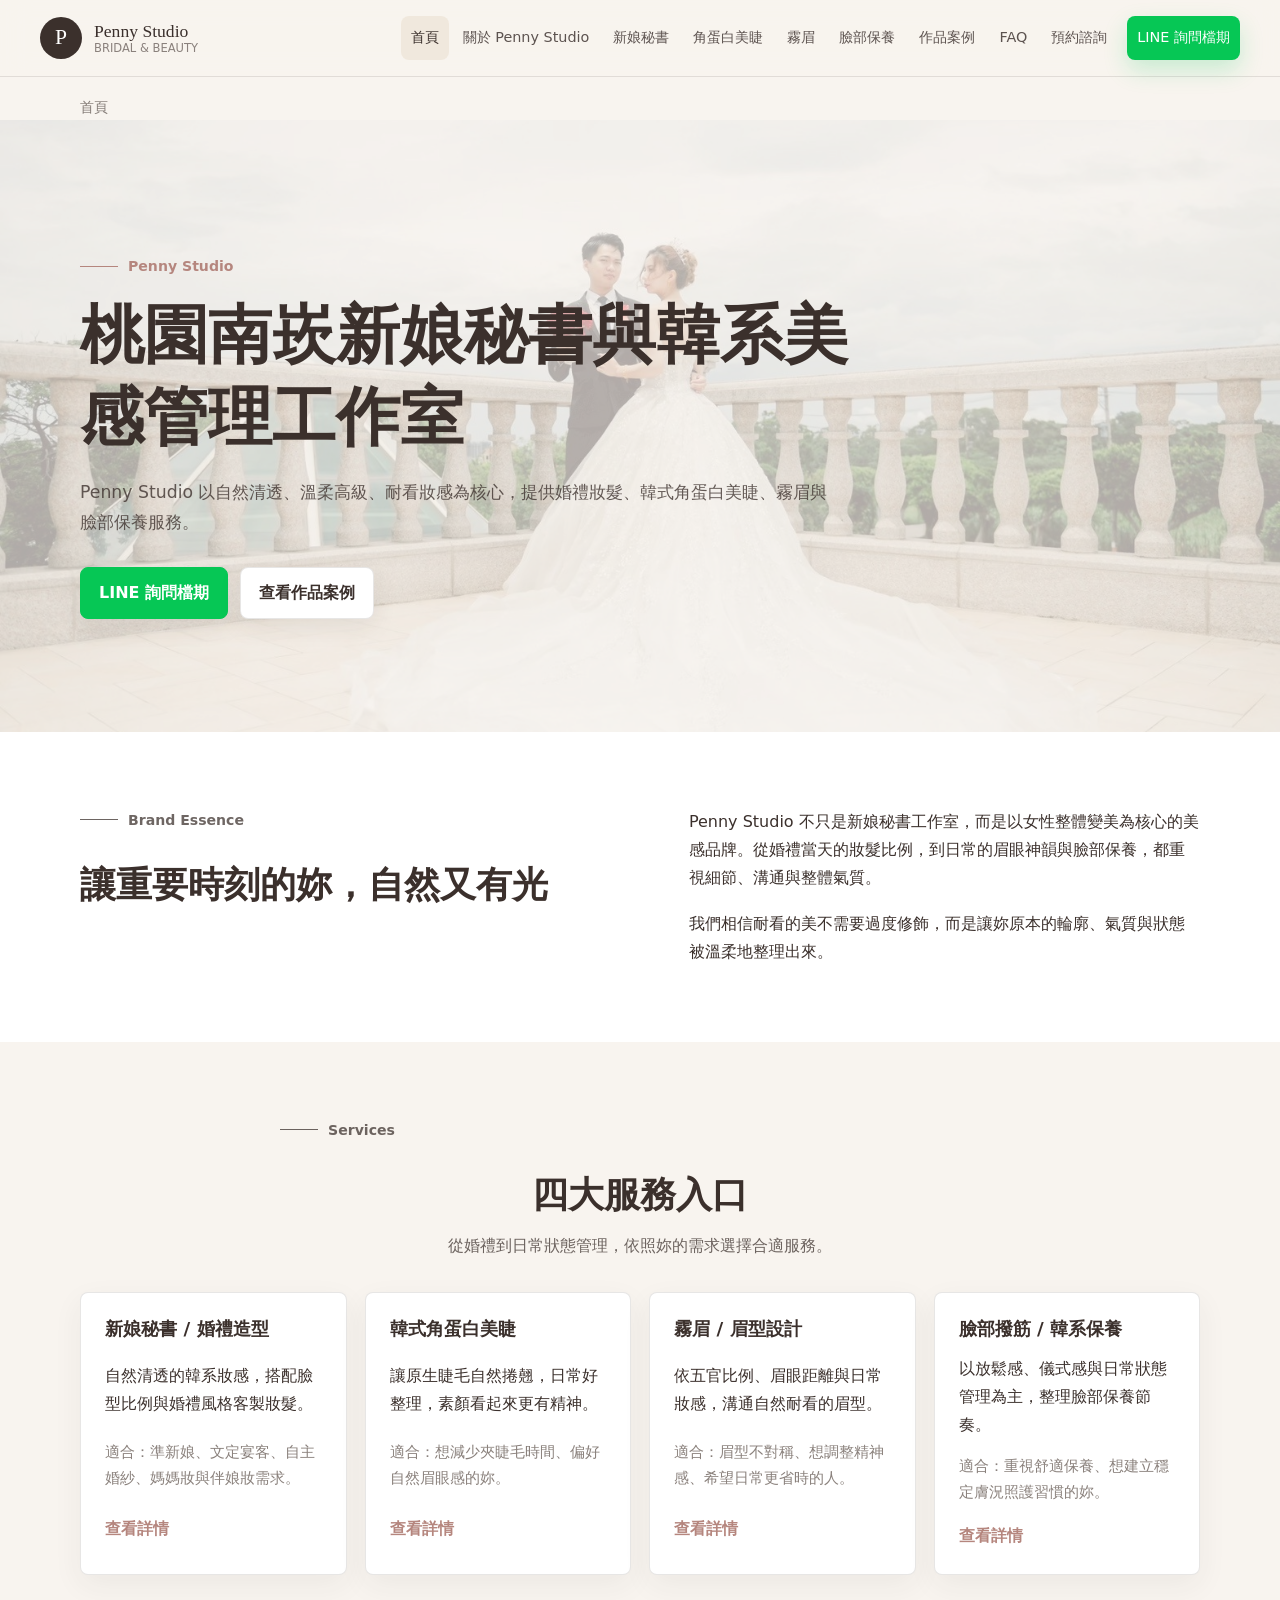
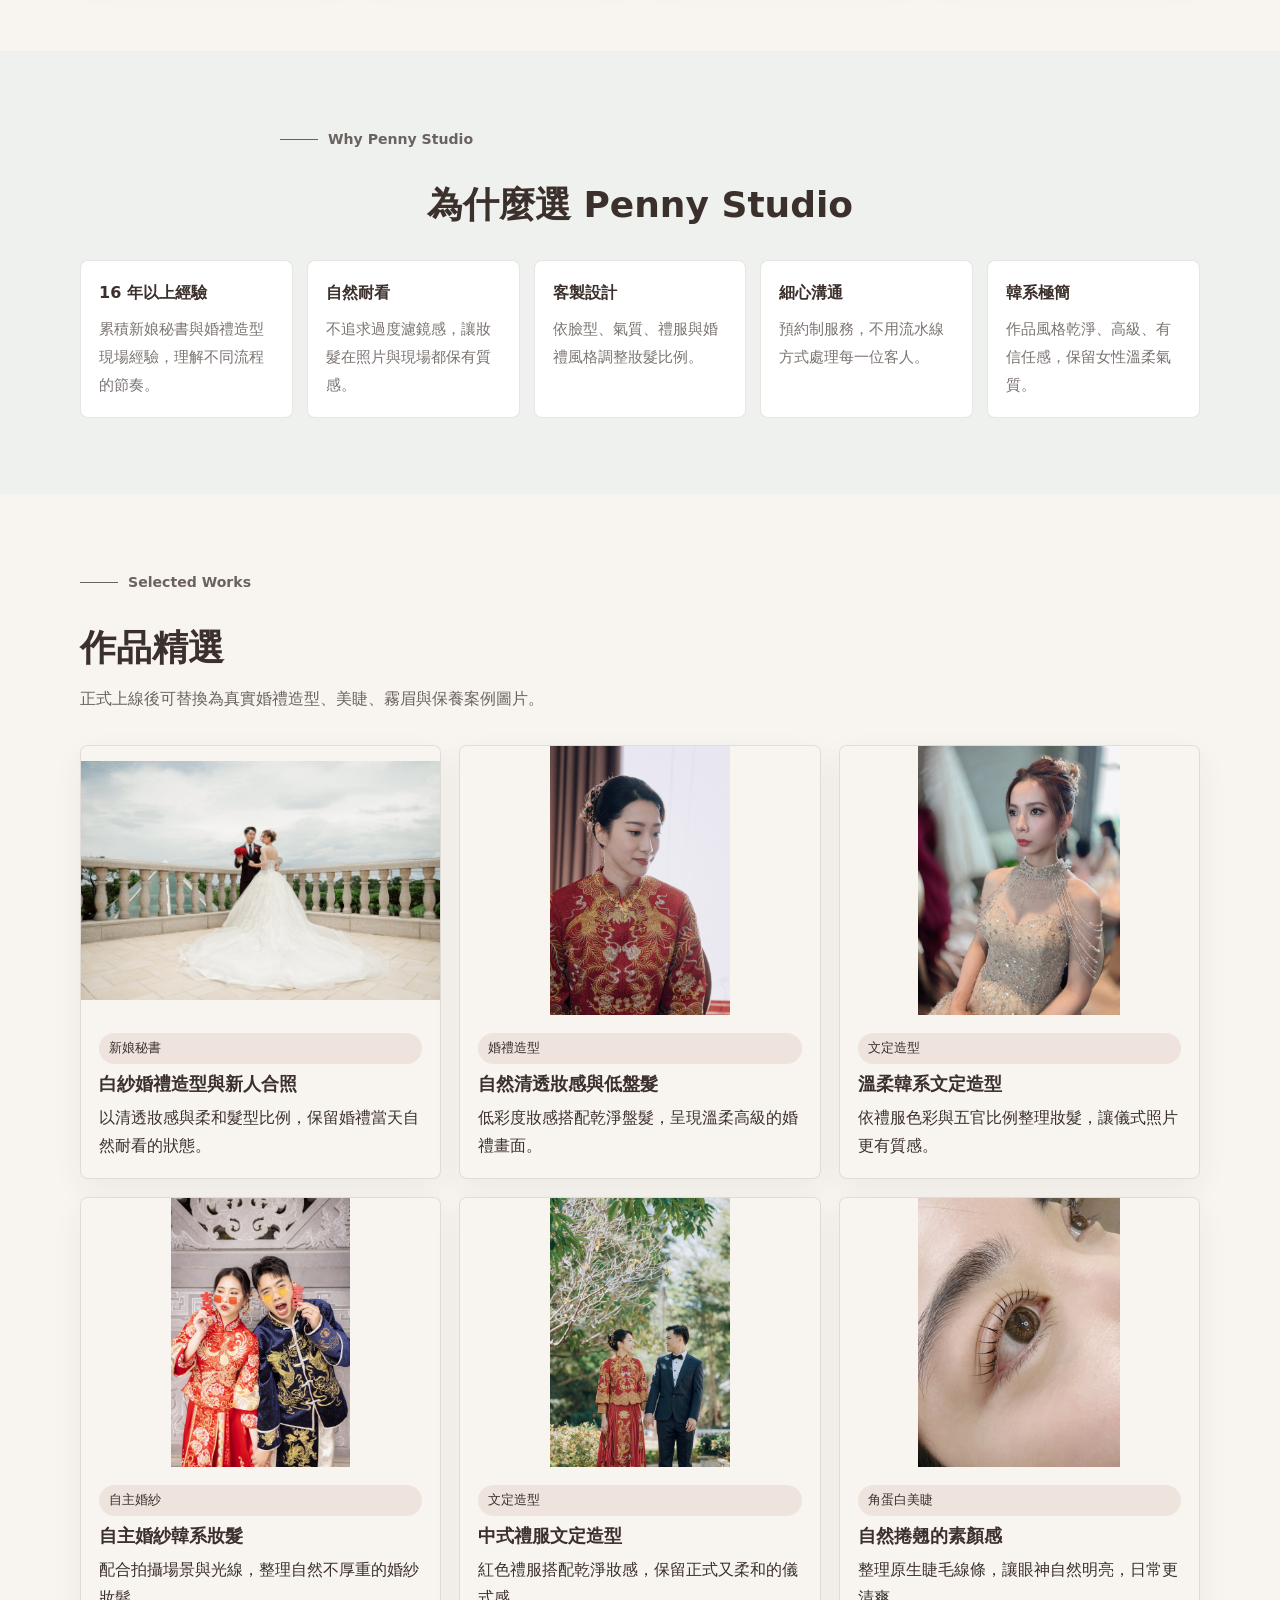
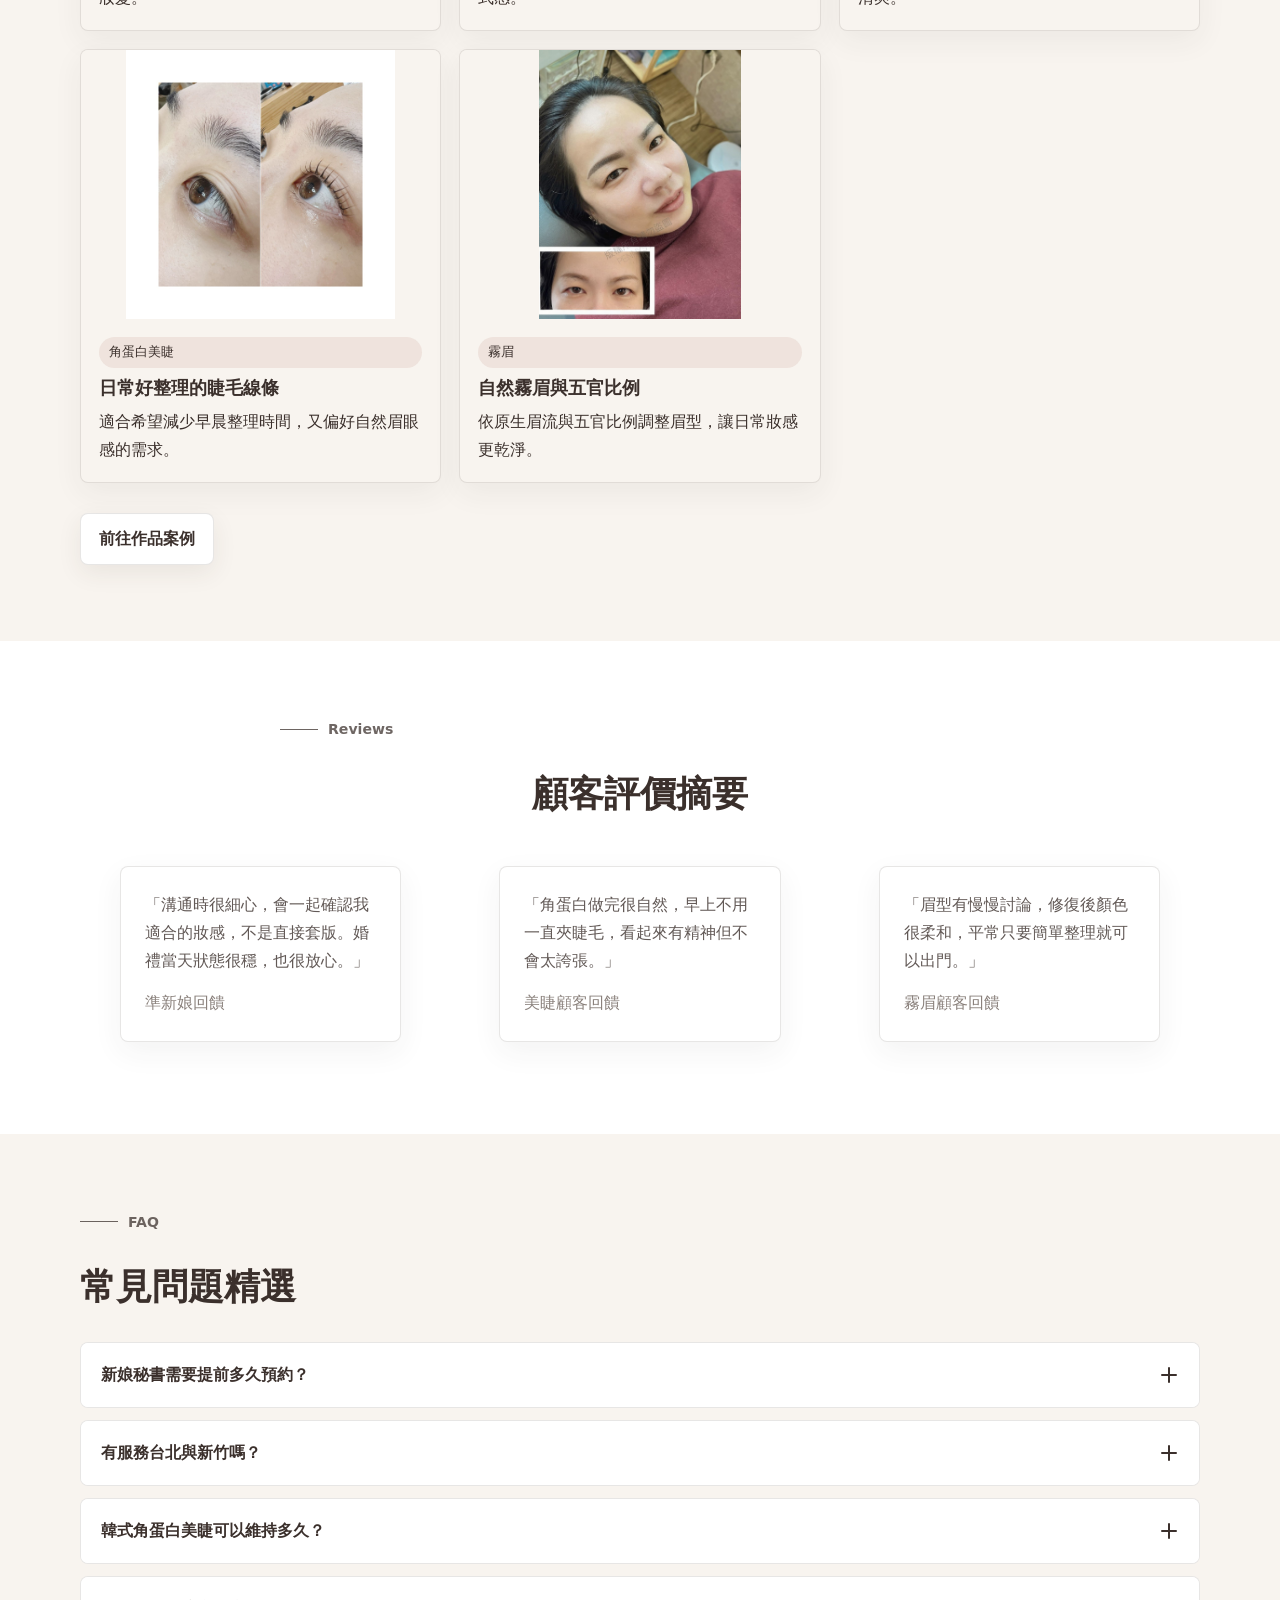
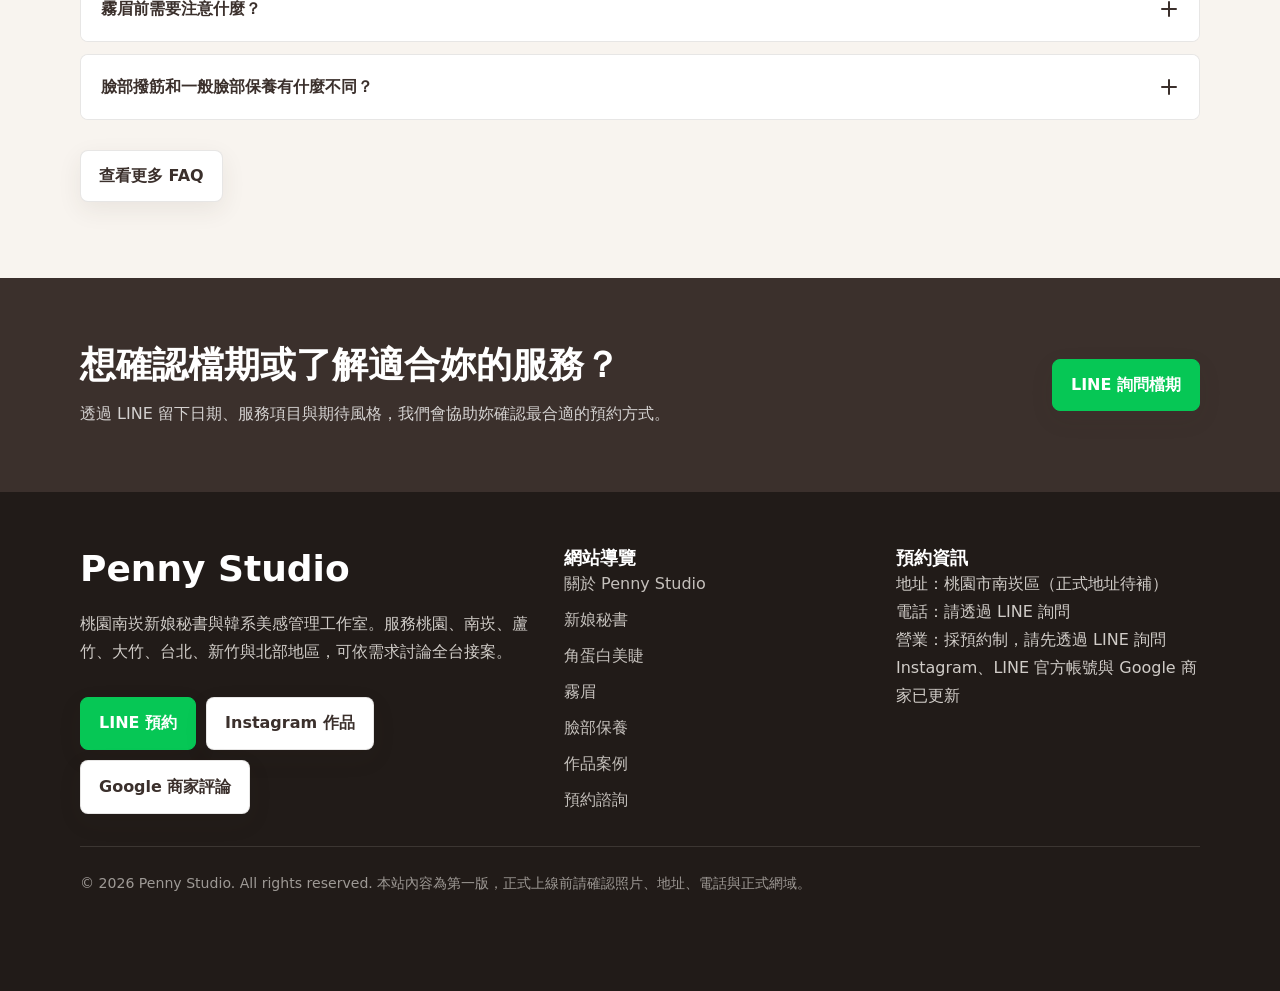
==== commit 8e8ad83c: "Enrich Penny Studio portfolio photos" ====
--- a/index.html
+++ b/index.html
@@ -11,11 +11,11 @@
   <meta property="og:title" content="Penny Studio｜桃園南崁新娘秘書・韓系美感管理工作室">
   <meta property="og:description" content="桃園南崁預約制新娘秘書與韓系美感管理工作室，提供婚禮妝髮、韓式角蛋白美睫、霧眉與臉部保養諮詢。">
   <meta property="og:url" content="https://aa98100-pennystudio.github.io/pennystudio-official/">
-  <meta property="og:image" content="https://aa98100-pennystudio.github.io/pennystudio-official/assets/images/placeholder.jpg">
+  <meta property="og:image" content="https://aa98100-pennystudio.github.io/pennystudio-official/assets/images/works/wedding-gown-couple-02.jpg">
   <meta name="twitter:card" content="summary_large_image">
   <meta name="twitter:title" content="Penny Studio｜桃園南崁新娘秘書・韓系美感管理工作室">
   <meta name="twitter:description" content="自然清透、溫柔高級、耐看妝感的桃園南崁新娘秘書與韓系美感管理工作室。">
-  <meta name="twitter:image" content="https://aa98100-pennystudio.github.io/pennystudio-official/assets/images/placeholder.jpg">
+  <meta name="twitter:image" content="https://aa98100-pennystudio.github.io/pennystudio-official/assets/images/works/wedding-gown-couple-02.jpg">
   <link rel="icon" href="assets/icons/favicon.svg" type="image/svg+xml">
   <link rel="stylesheet" href="css/style.css">
   <script type="application/ld+json">
@@ -36,7 +36,7 @@
         "description": "Penny Studio 是位於桃園南崁的預約制新娘秘書與韓系美感管理工作室，提供婚禮妝髮、韓式角蛋白美睫、霧眉、臉部撥筋與保養諮詢。",
         "areaServed": ["桃園", "南崁", "蘆竹", "大竹", "台北", "新竹", "北部地區"],
         "url": "https://aa98100-pennystudio.github.io/pennystudio-official/",
-        "image": "https://aa98100-pennystudio.github.io/pennystudio-official/assets/images/placeholder.jpg",
+        "image": "https://aa98100-pennystudio.github.io/pennystudio-official/assets/images/works/wedding-gown-couple-02.jpg",
         "sameAs": ["INSTAGRAM_URL", "GOOGLE_BUSINESS_URL"],
         "priceRange": "$$",
         "address": {
@@ -91,7 +91,7 @@
         <a href="facial-care.html" data-nav-page="facial">臉部保養</a>
         <a href="works.html" data-nav-page="works">作品案例</a>
         <a href="faq.html" data-nav-page="faq">FAQ</a>
-        <a href="contact.html" data-nav-page="contact">預約諮詢</a>
+        <a href="https://lin.ee/zKgRbTT" target="_blank" rel="noopener noreferrer" data-nav-page="contact" data-line-cta>預約諮詢</a>
         <a href="https://lin.ee/zKgRbTT" target="_blank" rel="noopener noreferrer" class="nav-cta" data-line-cta>LINE 詢問檔期</a>
       </nav>
       <button class="nav-toggle" type="button" aria-label="開啟選單" aria-controls="site-nav" aria-expanded="false" data-nav-toggle>
@@ -111,7 +111,7 @@
 
     <section class="hero">
       <div class="hero-bg">
-        <img src="assets/images/placeholder.jpg" alt="Penny Studio 韓系婚禮造型與美感管理工作室視覺">
+        <img src="assets/images/works/wedding-gown-couple-02.jpg" alt="Penny Studio 白紗婚禮造型與韓系美感管理形象" decoding="async">
       </div>
       <div class="hero-content">
         <p class="eyebrow">Penny Studio</p>
@@ -119,7 +119,7 @@
         <p class="lead">Penny Studio 以自然清透、溫柔高級、耐看妝感為核心，提供婚禮妝髮、韓式角蛋白美睫、霧眉與臉部保養服務。</p>
         <div class="hero-actions">
           <a href="https://lin.ee/zKgRbTT" target="_blank" rel="noopener noreferrer" class="button line" data-line-cta>LINE 詢問檔期</a>
-          <a class="button" href="works.html">查看作品案例</a>
+          <a class="button" href="https://www.instagram.com/penny_studio_?igsh=MW9hN3NlZTcxYmJwdA==" target="_blank" rel="noopener noreferrer">查看作品案例</a>
         </div>
       </div>
     </section>
@@ -198,51 +198,67 @@
         </div>
         <div class="card-grid three">
           <article class="case-card image-card reveal">
-            <img src="assets/images/placeholder.jpg" alt="桃園新秘自然清透妝感婚禮造型作品 placeholder" loading="lazy">
+            <img src="assets/images/works/wedding-gown-couple-02.jpg" alt="Penny Studio 白紗婚禮造型與新人合照作品" loading="lazy" decoding="async">
             <div class="image-card-body">
               <p class="tag">新娘秘書</p>
+              <h3>白紗婚禮造型與新人合照</h3>
+              <p>以清透妝感與柔和髮型比例，保留婚禮當天自然耐看的狀態。</p>
+            </div>
+          </article>
+          <article class="case-card image-card reveal">
+            <img src="assets/images/works/wedding-natural-low-bun.jpg" alt="自然清透妝感與低盤髮婚禮造型作品" loading="lazy" decoding="async">
+            <div class="image-card-body">
+              <p class="tag">婚禮造型</p>
               <h3>自然清透妝感與低盤髮</h3>
-              <p>適合戶外證婚與柔和色系婚禮，保留乾淨氣質。</p>
-            </div>
-          </article>
-          <article class="case-card image-card reveal">
-            <img src="assets/images/placeholder.jpg" alt="南崁韓系文定造型作品 placeholder" loading="lazy">
-            <div class="image-card-body">
-              <p class="tag">婚禮造型</p>
+              <p>低彩度妝感搭配乾淨盤髮，呈現溫柔高級的婚禮畫面。</p>
+            </div>
+          </article>
+          <article class="case-card image-card reveal">
+            <img src="assets/images/works/wedding-korean-engagement.jpg" alt="溫柔韓系文定造型作品" loading="lazy" decoding="async">
+            <div class="image-card-body">
+              <p class="tag">文定造型</p>
               <h3>溫柔韓系文定造型</h3>
-              <p>以修飾臉型的線條與低彩度妝感呈現耐看風格。</p>
-            </div>
-          </article>
-          <article class="case-card image-card reveal">
-            <img src="assets/images/placeholder.jpg" alt="韓式角蛋白美睫自然捲翹案例 placeholder" loading="lazy">
+              <p>依禮服色彩與五官比例整理妝髮，讓儀式照片更有質感。</p>
+            </div>
+          </article>
+          <article class="case-card image-card reveal">
+            <img src="assets/images/works/wedding-bridal-session.jpg" alt="自主婚紗韓系妝髮作品" loading="lazy" decoding="async">
+            <div class="image-card-body">
+              <p class="tag">自主婚紗</p>
+              <h3>自主婚紗韓系妝髮</h3>
+              <p>配合拍攝場景與光線，整理自然不厚重的婚紗妝髮。</p>
+            </div>
+          </article>
+          <article class="case-card image-card reveal">
+            <img src="assets/images/works/engagement-red-gown-02.jpg" alt="中式禮服文定造型作品" loading="lazy" decoding="async">
+            <div class="image-card-body">
+              <p class="tag">文定造型</p>
+              <h3>中式禮服文定造型</h3>
+              <p>紅色禮服搭配乾淨妝感，保留正式又柔和的儀式感。</p>
+            </div>
+          </article>
+          <article class="case-card image-card reveal">
+            <img src="assets/images/works/lash-natural-curl.jpg" alt="韓式角蛋白美睫自然捲翹案例" loading="lazy" decoding="async">
             <div class="image-card-body">
               <p class="tag">角蛋白美睫</p>
               <h3>自然捲翹的素顏感</h3>
-              <p>讓原生睫毛線條更清楚，日常清爽好整理。</p>
-            </div>
-          </article>
-          <article class="case-card image-card reveal">
-            <img src="assets/images/placeholder.jpg" alt="南崁自然霧眉眉型設計案例 placeholder" loading="lazy">
+              <p>整理原生睫毛線條，讓眼神自然明亮，日常更清爽。</p>
+            </div>
+          </article>
+          <article class="case-card image-card reveal">
+            <img src="assets/images/works/lash-daily-lines.jpg" alt="韓式角蛋白美睫日常好整理案例" loading="lazy" decoding="async">
+            <div class="image-card-body">
+              <p class="tag">角蛋白美睫</p>
+              <h3>日常好整理的睫毛線條</h3>
+              <p>適合希望減少早晨整理時間，又偏好自然眉眼感的需求。</p>
+            </div>
+          </article>
+          <article class="case-card image-card reveal">
+            <img src="assets/images/works/brow-natural-proportion.jpg" alt="自然霧眉與五官比例調整案例" loading="lazy" decoding="async">
             <div class="image-card-body">
               <p class="tag">霧眉</p>
-              <h3>自然眉型與五官比例</h3>
-              <p>以柔和眉色與眉峰位置調整整體精神感。</p>
-            </div>
-          </article>
-          <article class="case-card image-card reveal">
-            <img src="assets/images/placeholder.jpg" alt="臉部撥筋與韓系保養案例 placeholder" loading="lazy">
-            <div class="image-card-body">
-              <p class="tag">臉部保養</p>
-              <h3>放鬆感與日常狀態管理</h3>
-              <p>適合想把保養變成穩定節奏與舒服儀式感的人。</p>
-            </div>
-          </article>
-          <article class="case-card image-card reveal">
-            <img src="assets/images/placeholder.jpg" alt="Penny Studio 韓系美感管理作品 placeholder" loading="lazy">
-            <div class="image-card-body">
-              <p class="tag">美感管理</p>
-              <h3>眉眼與妝髮整體整理</h3>
-              <p>從眉眼線條到婚禮妝髮，建立一致的自然質感。</p>
+              <h3>自然霧眉與五官比例</h3>
+              <p>依原生眉流與五官比例調整眉型，讓日常妝感更乾淨。</p>
             </div>
           </article>
         </div>
@@ -261,15 +277,15 @@
         <div class="card-grid three">
           <figure class="testimonial reveal">
             <blockquote>「溝通時很細心，會一起確認我適合的妝感，不是直接套版。婚禮當天狀態很穩，也很放心。」</blockquote>
-            <cite>準新娘 placeholder</cite>
+            <cite>準新娘回饋</cite>
           </figure>
           <figure class="testimonial reveal">
             <blockquote>「角蛋白做完很自然，早上不用一直夾睫毛，看起來有精神但不會太誇張。」</blockquote>
-            <cite>美睫顧客 placeholder</cite>
+            <cite>美睫顧客回饋</cite>
           </figure>
           <figure class="testimonial reveal">
             <blockquote>「眉型有慢慢討論，修復後顏色很柔和，平常只要簡單整理就可以出門。」</blockquote>
-            <cite>霧眉顧客 placeholder</cite>
+            <cite>霧眉顧客回饋</cite>
           </figure>
         </div>
       </div>
@@ -328,8 +344,8 @@
           <p>桃園南崁新娘秘書與韓系美感管理工作室。服務桃園、南崁、蘆竹、大竹、台北、新竹與北部地區，可依需求討論全台接案。</p>
           <div class="footer-actions">
             <a href="https://lin.ee/zKgRbTT" target="_blank" rel="noopener noreferrer" class="button line" data-line-cta>LINE 預約</a>
-            <a class="button" href="#">Instagram 作品</a>
-            <a class="button" href="#">Google 商家評論</a>
+            <a class="button" href="https://www.instagram.com/penny_studio_?igsh=MW9hN3NlZTcxYmJwdA==" target="_blank" rel="noopener noreferrer">Instagram 作品</a>
+            <a class="button" href="https://maps.app.goo.gl/C7DK2LivzjPGuZda6?g_st=ifm" target="_blank" rel="noopener noreferrer">Google 商家評論</a>
           </div>
         </div>
         <div>
@@ -341,20 +357,18 @@
             <a href="brow.html">霧眉</a>
             <a href="facial-care.html">臉部保養</a>
             <a href="works.html">作品案例</a>
-            <a href="contact.html">預約諮詢</a>
+            <a href="https://lin.ee/zKgRbTT" target="_blank" rel="noopener noreferrer" data-line-cta>預約諮詢</a>
           </div>
         </div>
         <div>
-          <h3>NAP placeholder</h3>
-          <div class="footer-info">
-            <span>地址：桃園市南崁區（正式地址待補）</span>
-            <span>電話：PHONE_PLACEHOLDER</span>
-            <span>營業：採預約制，請先透過 LINE 詢問</span>
-            <span>INSTAGRAM_URL / GOOGLE_BUSINESS_URL 待替換；LINE 官方帳號已更新</span>
-          </div>
-        </div>
-      </div>
-      <p class="footer-note">© 2026 Penny Studio. All rights reserved. 本站內容為第一版 placeholder，正式上線前請替換真實照片、地址、電話與正式網域。</p>
+          <h3>預約資訊</h3>
+          <p>地址：桃園市南崁區（正式地址待補）</p>
+          <p>電話：請透過 LINE 詢問</p>
+          <p>營業：採預約制，請先透過 LINE 詢問</p>
+          <p>Instagram、LINE 官方帳號與 Google 商家已更新</p>
+        </div>
+      </div>
+      <p class="footer-note">© 2026 Penny Studio. All rights reserved. 本站內容為第一版，正式上線前請確認照片、地址、電話與正式網域。</p>
     </div>
   </footer>
 
--- a/css/style.css
+++ b/css/style.css
@@ -247,6 +247,7 @@
   width: 100%;
   height: 100%;
   object-fit: cover;
+  object-position: center center;
 }
 
 .hero::after {
@@ -550,14 +551,17 @@
 
 .image-card {
   overflow: hidden;
+  background: #F8F4EF;
 }
 
 .image-card img,
 .case-card img {
   width: 100%;
   aspect-ratio: 4 / 3;
-  object-fit: cover;
-  background: var(--color-nude-pink);
+  display: block;
+  object-fit: contain;
+  object-position: center center;
+  background: #F8F4EF;
 }
 
 .image-card-body,
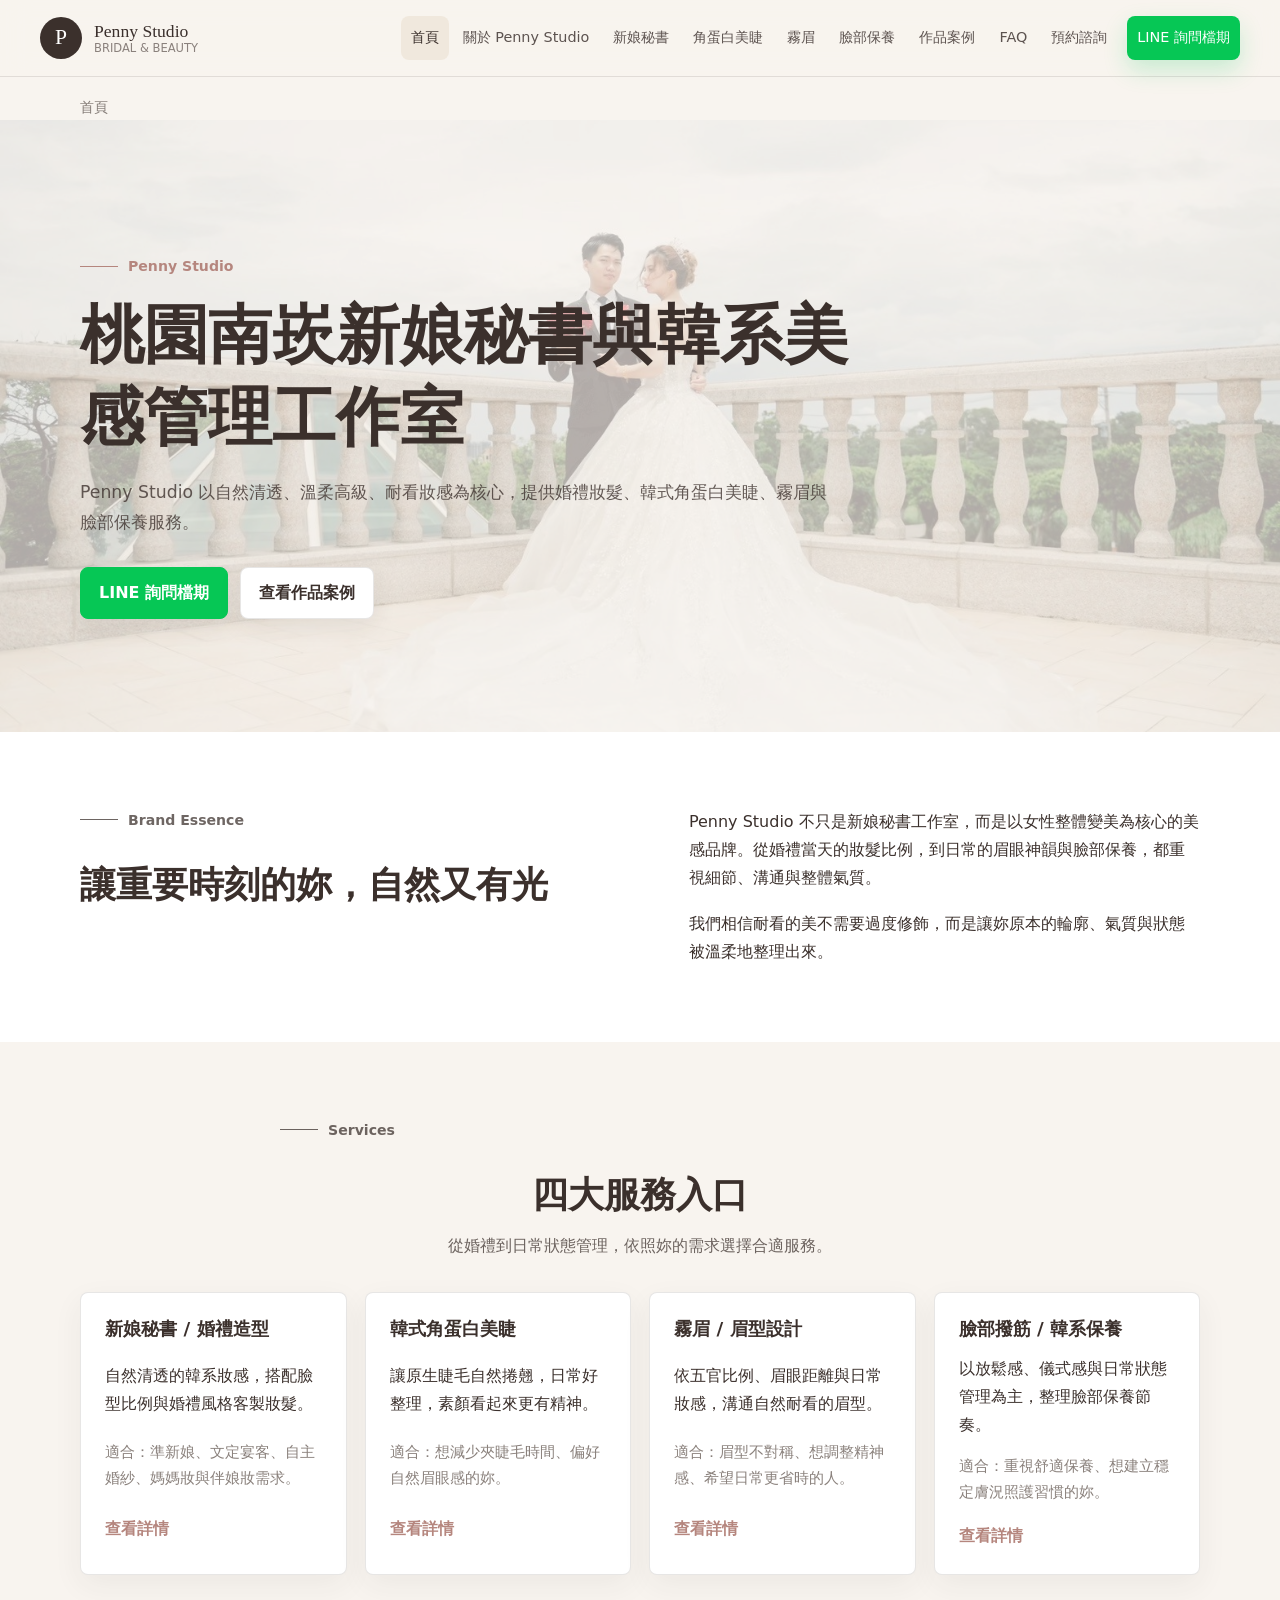
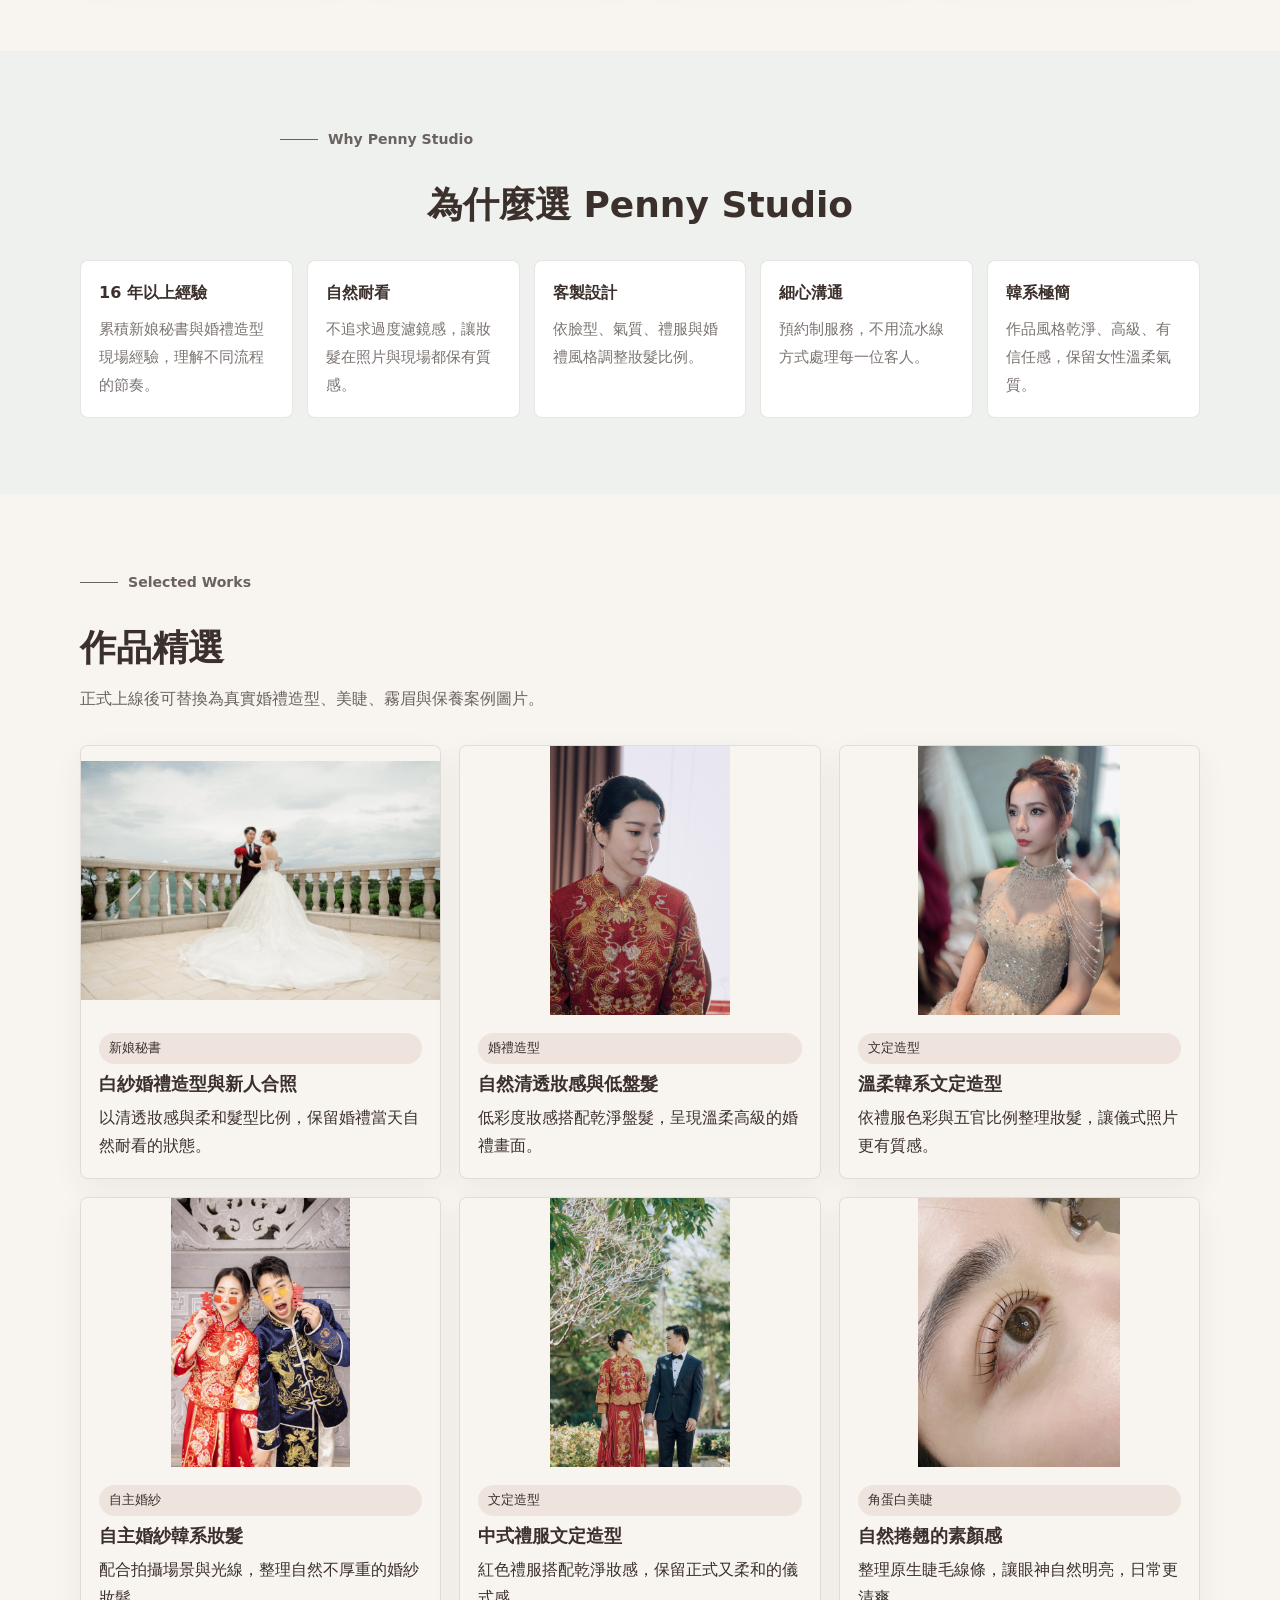
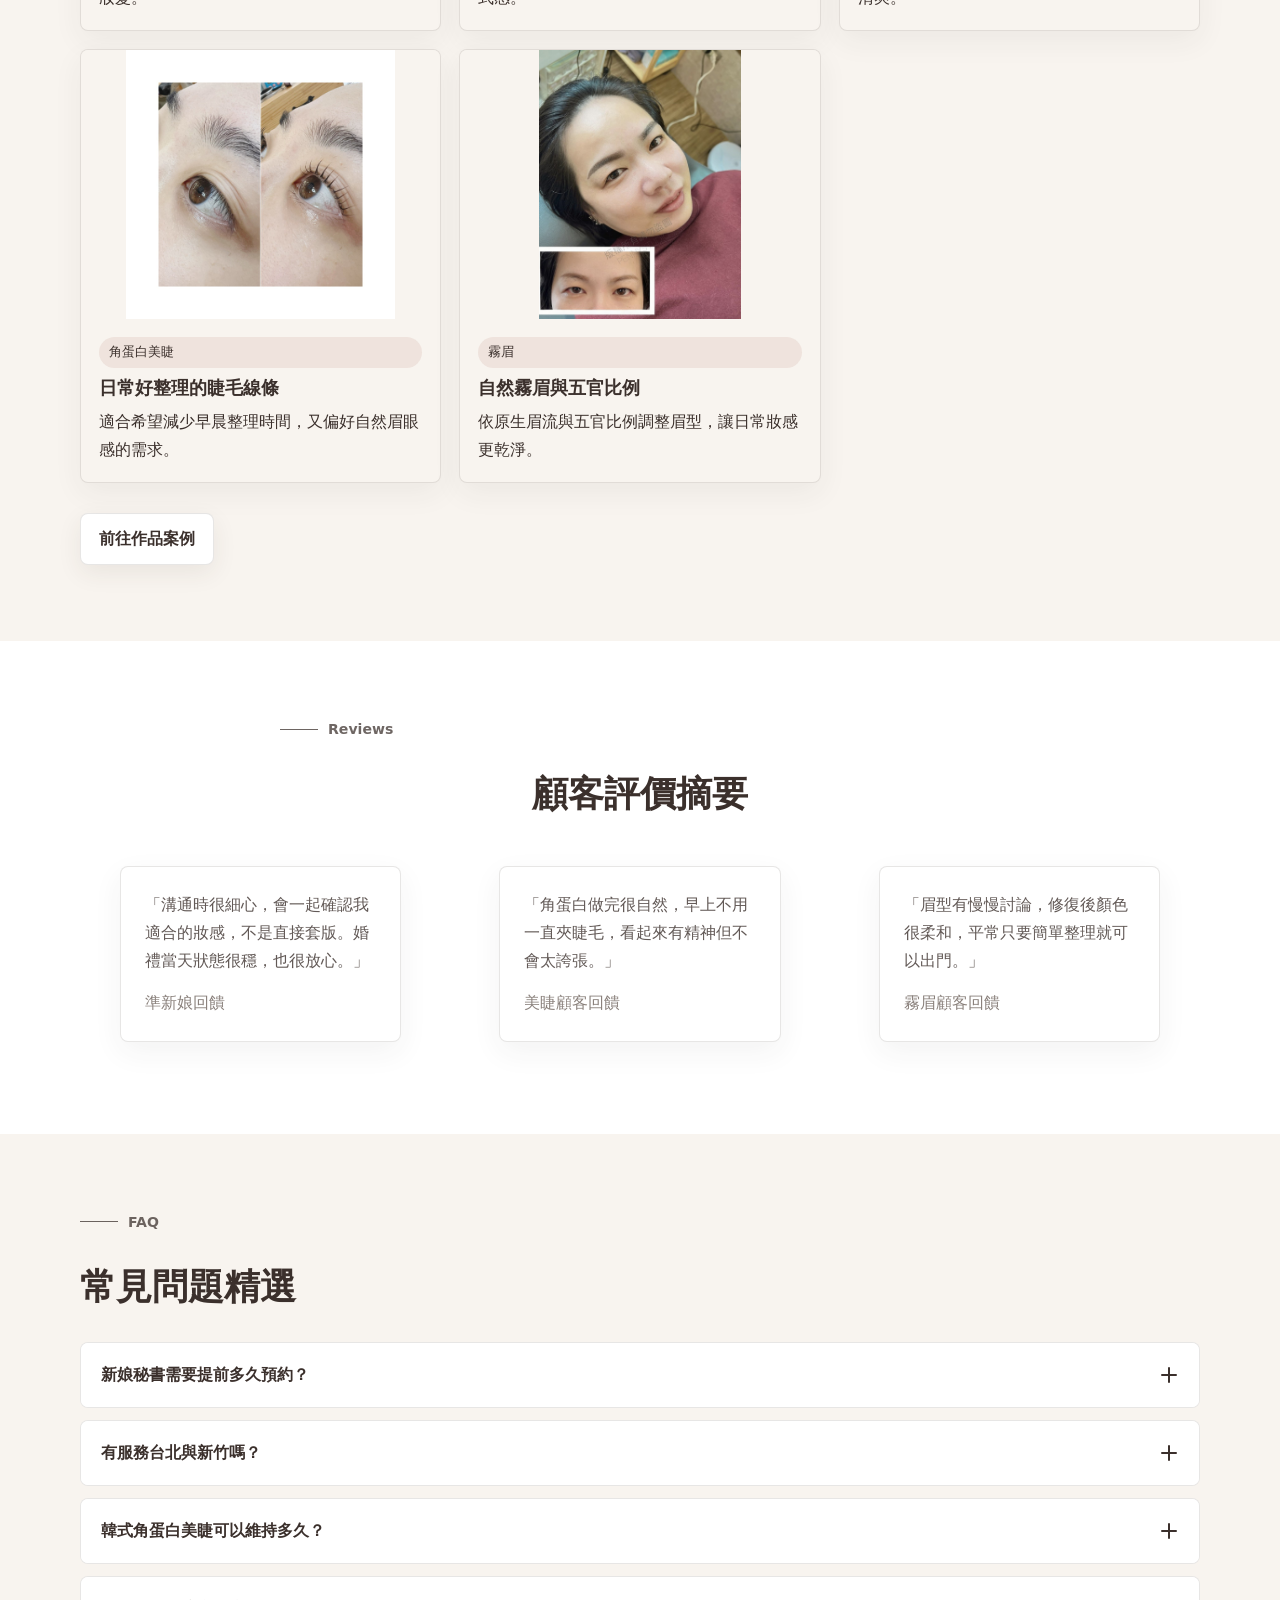
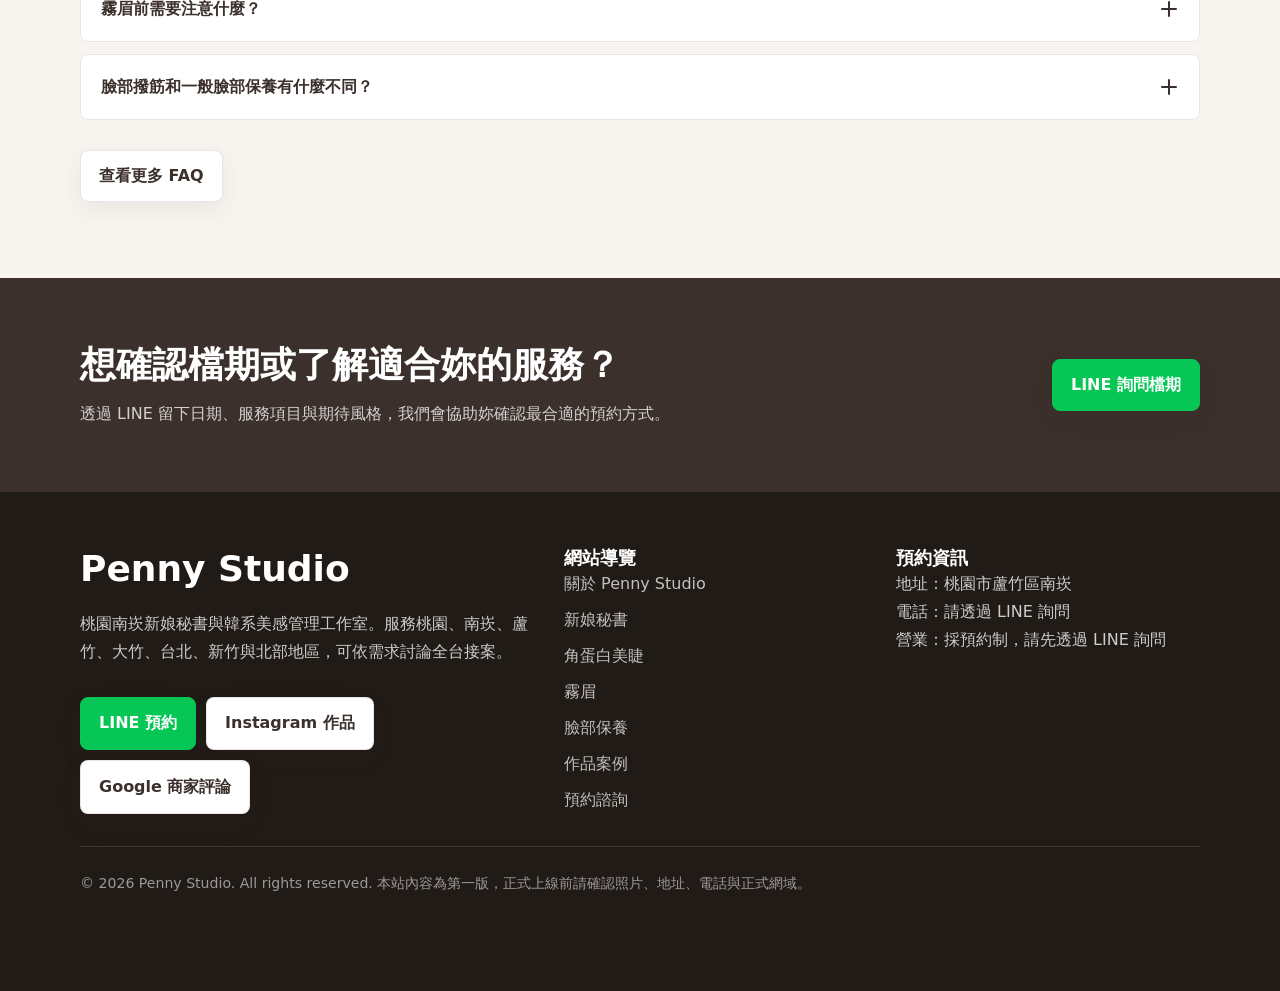
==== commit c4cdc039: "Update footer booking address" ====
--- a/index.html
+++ b/index.html
@@ -362,11 +362,10 @@
         </div>
         <div>
           <h3>預約資訊</h3>
-          <p>地址：桃園市南崁區（正式地址待補）</p>
+          <p>地址：桃園市蘆竹區南崁</p>
           <p>電話：請透過 LINE 詢問</p>
           <p>營業：採預約制，請先透過 LINE 詢問</p>
-          <p>Instagram、LINE 官方帳號與 Google 商家已更新</p>
-        </div>
+                  </div>
       </div>
       <p class="footer-note">© 2026 Penny Studio. All rights reserved. 本站內容為第一版，正式上線前請確認照片、地址、電話與正式網域。</p>
     </div>
--- a/css/style.css
+++ b/css/style.css
@@ -564,6 +564,13 @@
   background: #F8F4EF;
 }
 
+.portrait-gallery .image-card img,
+.portrait-gallery .case-card img {
+  aspect-ratio: 9 / 16;
+  object-fit: contain;
+  object-position: center center;
+}
+
 .image-card-body,
 .case-card-body {
   display: grid;
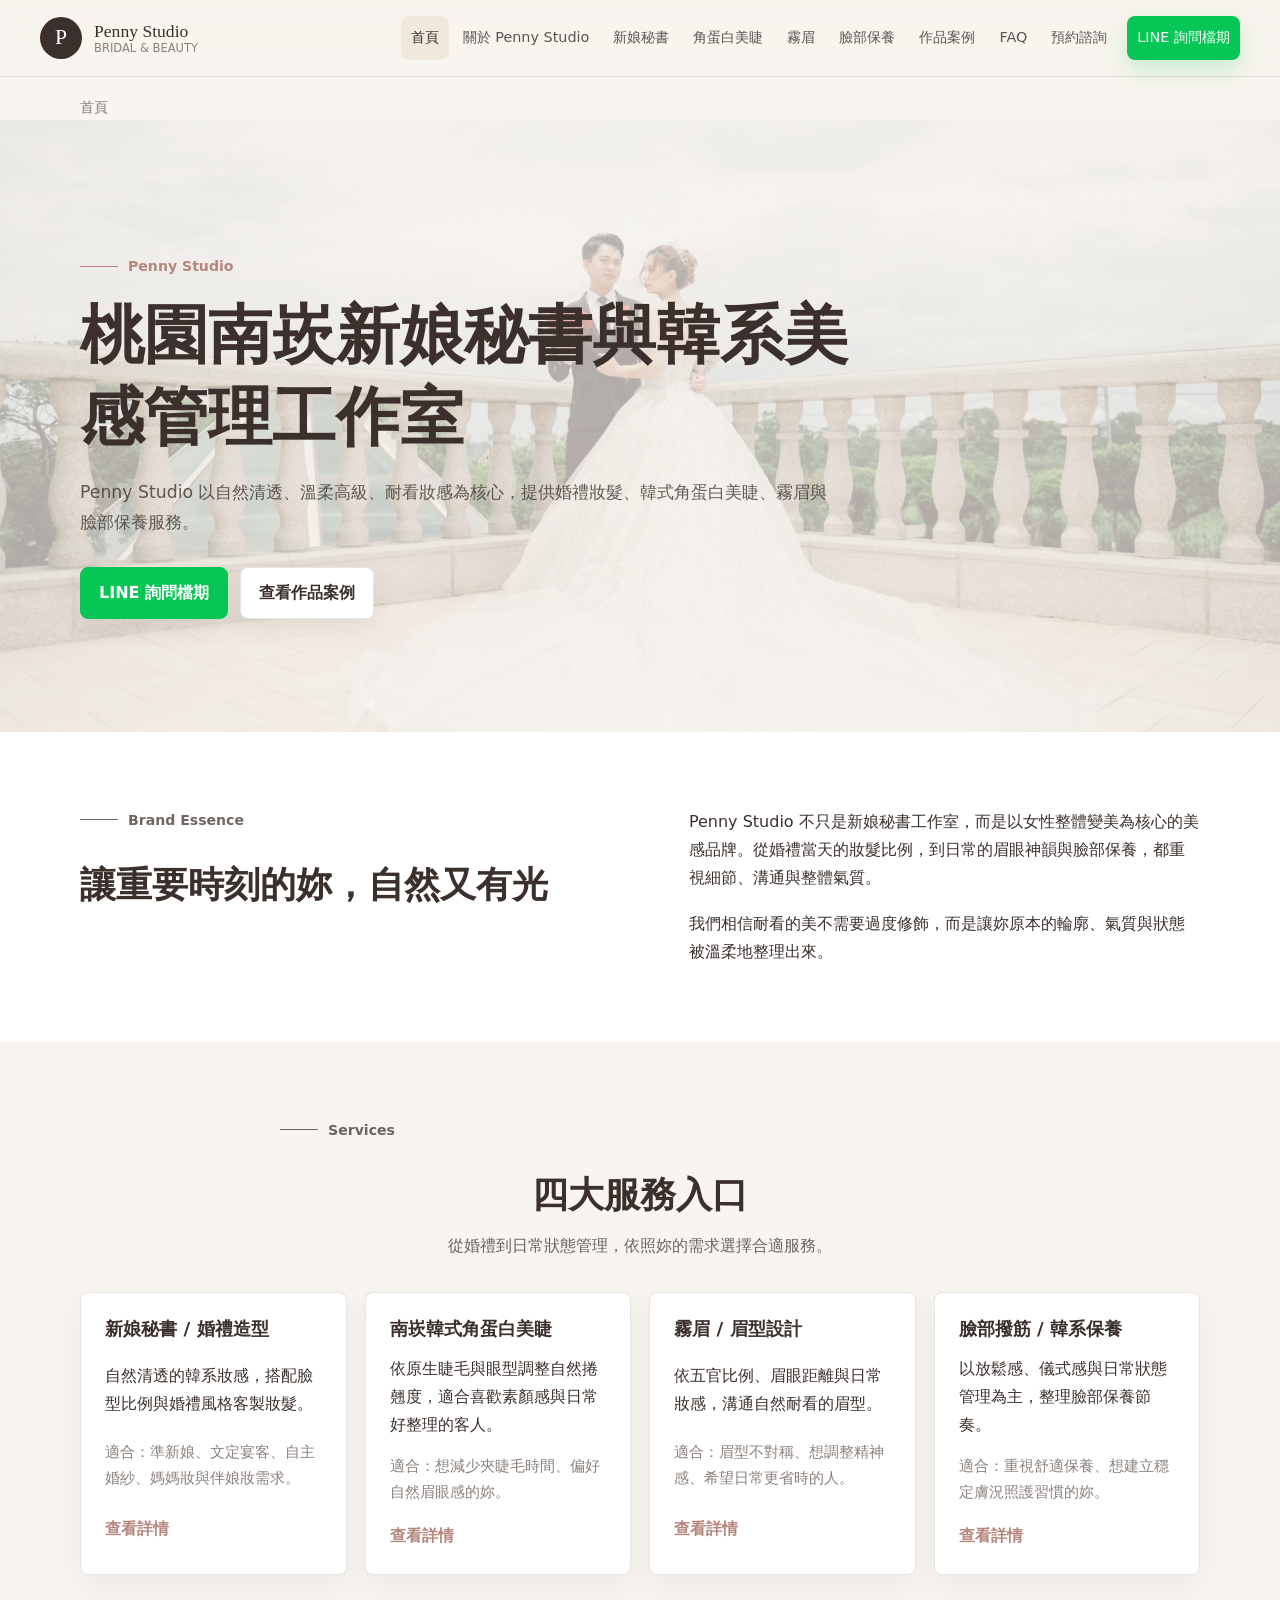
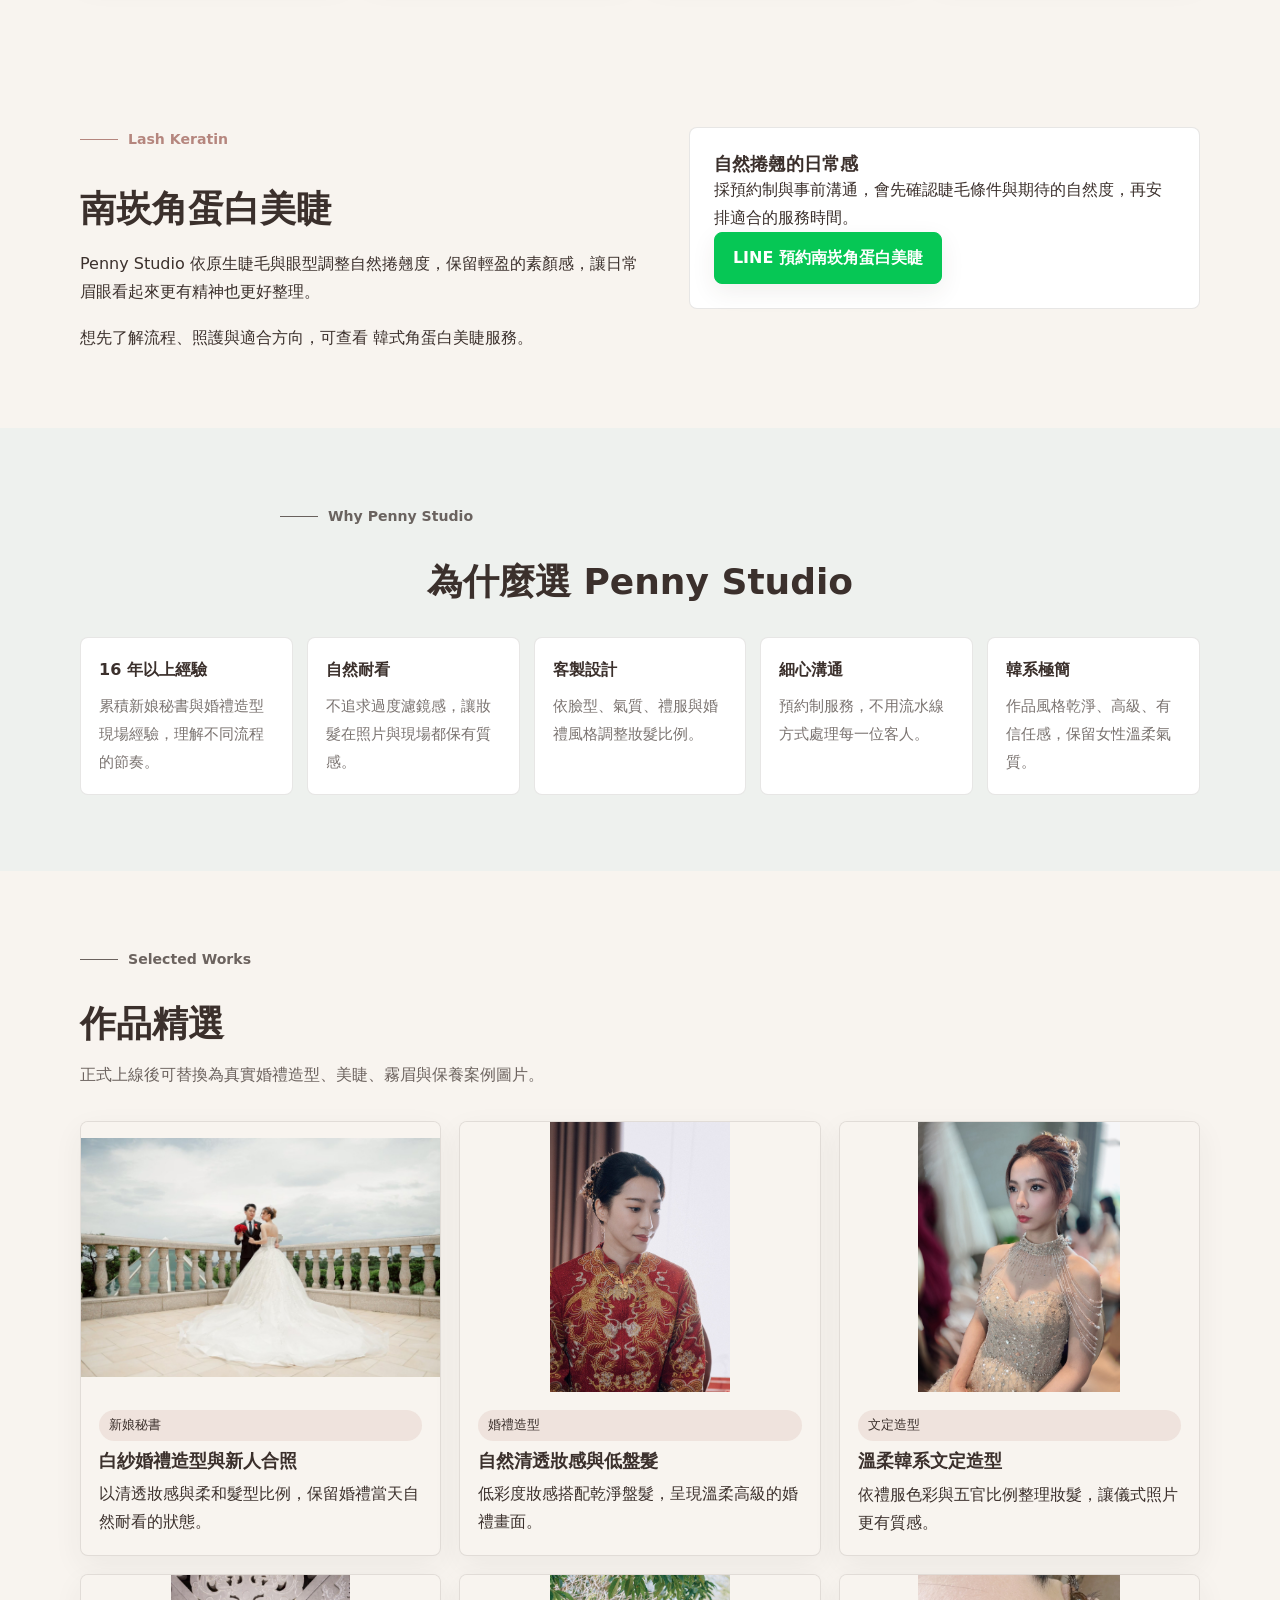
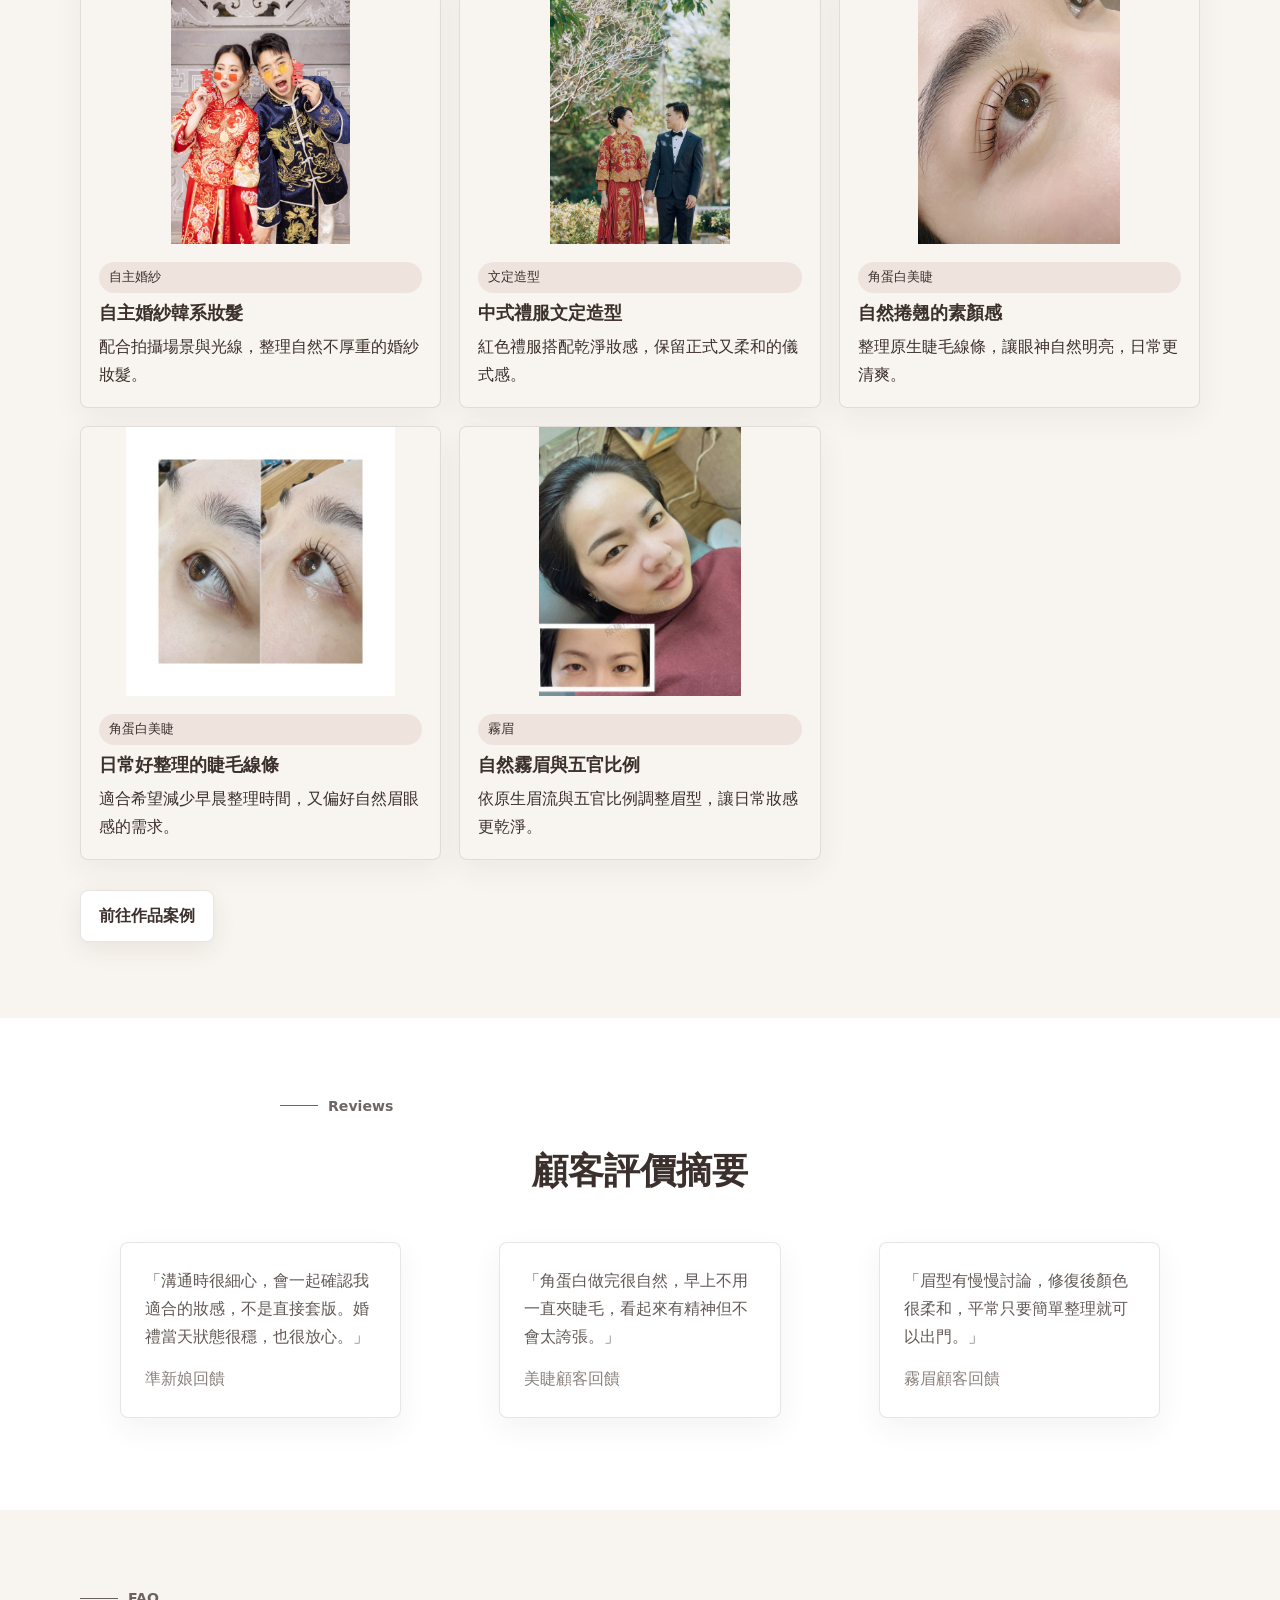
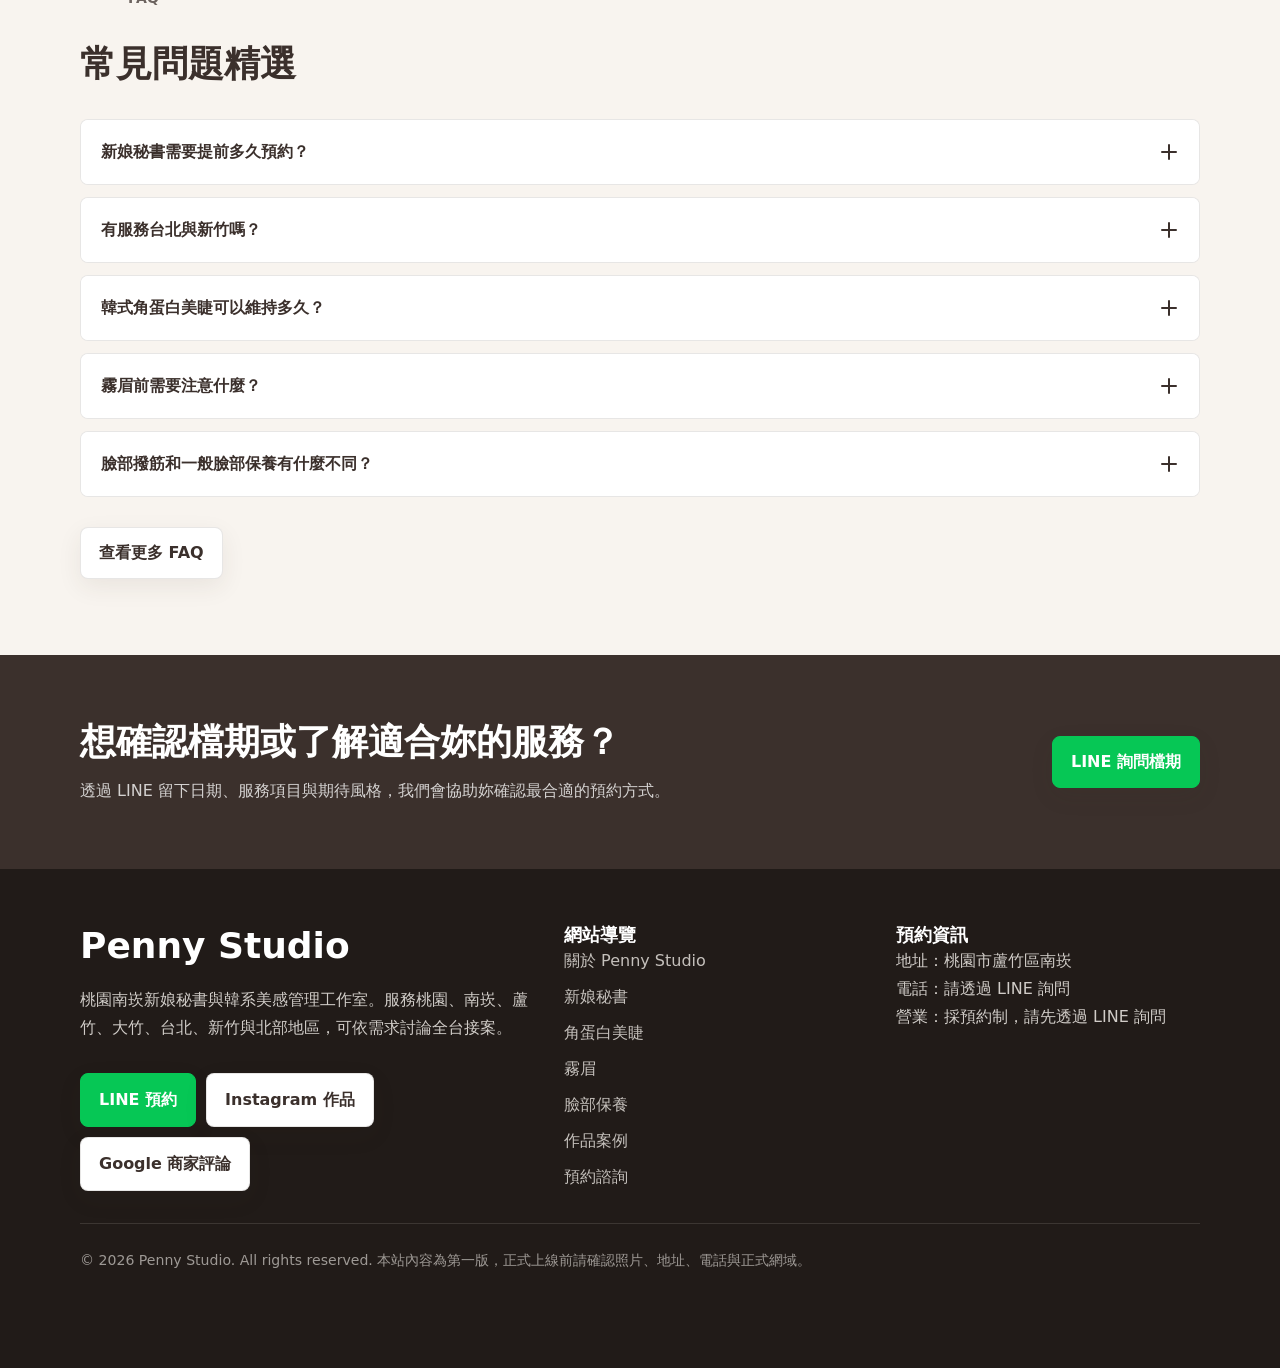
==== commit fc2c2a5a: "Strengthen Nangang lash keratin SEO" ====
--- a/index.html
+++ b/index.html
@@ -152,8 +152,8 @@
             <a class="card-link" href="bridal.html">查看詳情</a>
           </article>
           <article class="service-card reveal">
-            <h3>韓式角蛋白美睫</h3>
-            <p>讓原生睫毛自然捲翹，日常好整理，素顏看起來更有精神。</p>
+            <h3>南崁韓式角蛋白美睫</h3>
+            <p>依原生睫毛與眼型調整自然捲翹度，適合喜歡素顏感與日常好整理的客人。</p>
             <p class="fit">適合：想減少夾睫毛時間、偏好自然眉眼感的妳。</p>
             <a class="card-link" href="lash-keratin.html">查看詳情</a>
           </article>
@@ -169,6 +169,22 @@
             <p class="fit">適合：重視舒適保養、想建立穩定膚況照護習慣的妳。</p>
             <a class="card-link" href="facial-care.html">查看詳情</a>
           </article>
+        </div>
+      </div>
+    </section>
+
+    <section class="section">
+      <div class="container two-column">
+        <div class="content-stack reveal">
+          <p class="eyebrow">Lash Keratin</p>
+          <h2>南崁角蛋白美睫</h2>
+          <p>Penny Studio 依原生睫毛與眼型調整自然捲翹度，保留輕盈的素顏感，讓日常眉眼看起來更有精神也更好整理。</p>
+          <p>想先了解流程、照護與適合方向，可查看 <a href="lash-keratin.html">韓式角蛋白美睫服務</a>。</p>
+        </div>
+        <div class="info-panel reveal">
+          <h3>自然捲翹的日常感</h3>
+          <p>採預約制與事前溝通，會先確認睫毛條件與期待的自然度，再安排適合的服務時間。</p>
+          <a href="https://lin.ee/zKgRbTT" target="_blank" rel="noopener noreferrer" class="button line" data-line-cta>LINE 預約南崁角蛋白美睫</a>
         </div>
       </div>
     </section>
@@ -238,7 +254,7 @@
             </div>
           </article>
           <article class="case-card image-card reveal">
-            <img src="assets/images/works/lash-natural-curl.jpg" alt="韓式角蛋白美睫自然捲翹案例" loading="lazy" decoding="async">
+            <img src="assets/images/works/lash-natural-curl.jpg" alt="Penny Studio 桃園南崁角蛋白美睫自然捲翹案例" loading="lazy" decoding="async">
             <div class="image-card-body">
               <p class="tag">角蛋白美睫</p>
               <h3>自然捲翹的素顏感</h3>
--- a/css/style.css
+++ b/css/style.css
@@ -250,6 +250,21 @@
   object-position: center center;
 }
 
+/* Keep the brow service hero focused on both eyes and eyebrows. */
+body[data-page="brow"] .hero-bg img {
+  object-position: center 42%;
+}
+
+/* Align the bridal portrait's hairline with the top of the hero image. */
+body[data-page="bridal"] .hero-bg img {
+  object-position: center 14%;
+}
+
+/* Keep both newlyweds' heads within the works page hero crop. */
+body[data-page="works"] .hero-bg img {
+  object-position: center 18%;
+}
+
 .hero::after {
   position: absolute;
   inset: 0;
